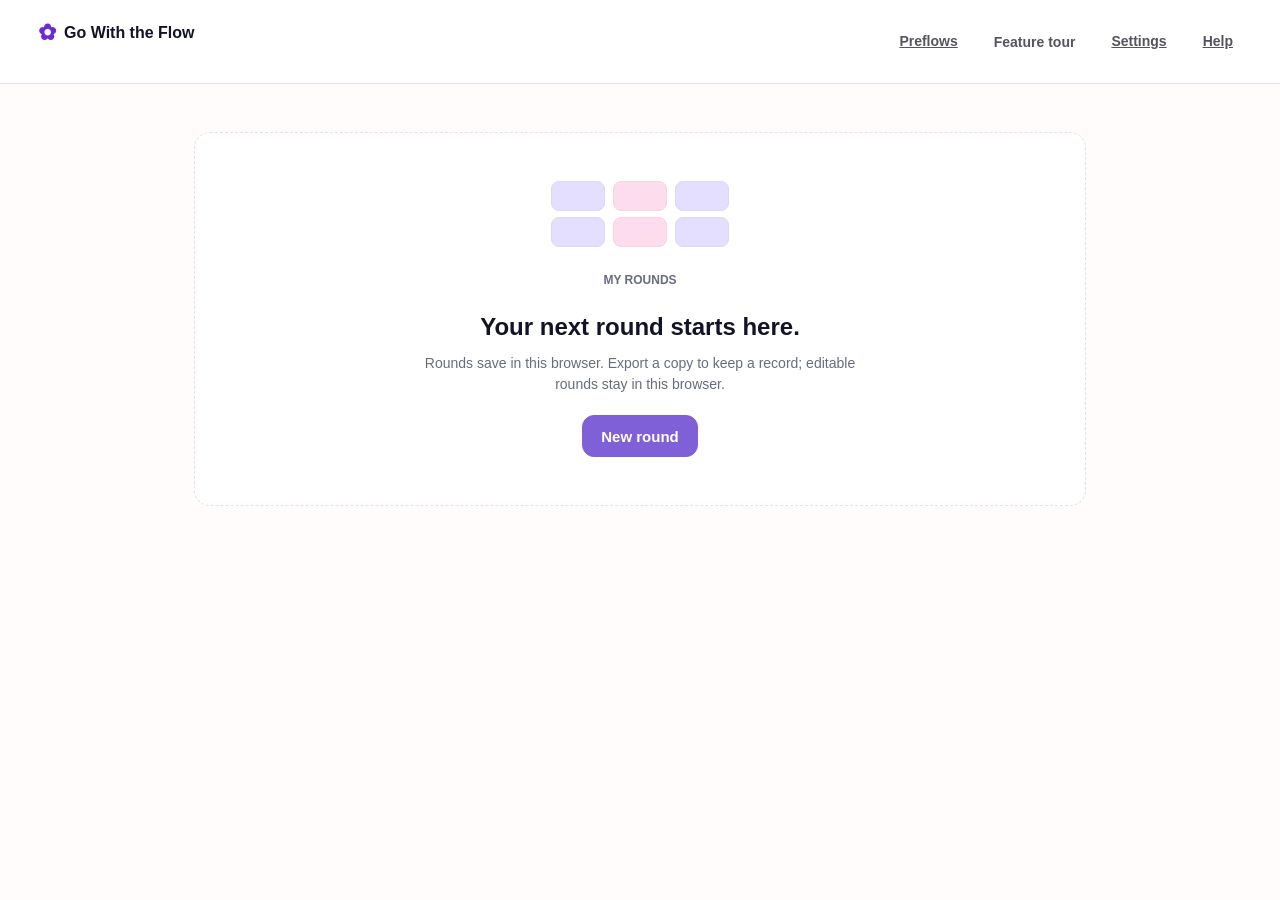
==== index.html @ 1ba361ed "makes js logic and understandable" ====
<!DOCTYPE html>
<html lang="en">
<head>
  <meta charset="UTF-8">
  <meta name="viewport" content="width=device-width, initial-scale=1.0">
  <title>Go With the Flow</title>
  <link rel="stylesheet" href="css/page.css?v=31">
  <link rel="stylesheet" href="css/buttons.css?v=31">
  <link rel="stylesheet" href="css/home.css?v=31">
  <link rel="stylesheet" href="css/sidebar.css?v=31">
  <link rel="stylesheet" href="css/workspace.css?v=31">
  <link rel="stylesheet" href="css/evidence.css?v=31">
  <link rel="stylesheet" href="css/popups.css?v=31">
  <link rel="stylesheet" href="css/phone.css?v=31">
  <link rel="stylesheet" href="css/print.css?v=31">
</head>
<body class="page" data-page="home">
  <a class="skip-link" href="#app">Skip to content</a>

  <!-- Home page. Round cards are copied from the sample box at the bottom. -->
  <div id="app" class="home">
    <div class="top-bar">
      <a class="logo" href="index.html">
        <span class="logo-dot">✿</span>
        <span class="logo-text">Go With the Flow</span>
      </a>
      <div class="top-menu">
        <a class="btn plain" href="preflows.html">Preflows</a>
        <button type="button" class="btn plain" data-action="tour">Feature tour</button>
        <a class="btn plain" href="settings.html">Settings</a>
        <a class="btn plain" href="help.html">Help</a>
      </div>
    </div>

    <div class="page-body">
      <p class="warning-box hide" id="recovered-banner">The last save could not be read. This copy was restored from the previous browser backup.</p>

      <div class="empty-box" id="empty-home">
        <div class="sample-flow">
          <div class="sample-bar pro"><span></span><span></span></div>
          <div class="sample-bar con"><span></span><span></span></div>
          <div class="sample-bar pro"><span></span><span></span></div>
        </div>
        <p class="small-label">My rounds</p>
        <h1>Your next round starts here.</h1>
        <p class="gray-text">Rounds save in this browser. Export a copy to keep a record; editable rounds stay in this browser.</p>
        <button type="button" class="btn main big" data-action="new-round">New round</button>
      </div>

      <div id="round-browser" class="hide">
        <div class="list-top">
          <div>
            <h1>My rounds</h1>
            <p class="gray-text" id="round-count"></p>
          </div>
          <button type="button" class="btn main big" data-action="new-round">New round</button>
        </div>
        <input class="search-box" data-field="search-box" placeholder="Search title, topic, tournament, or opponent">
        <p class="gray-text hide" id="no-match">No rounds match that search.</p>
        <div class="card-list" id="card-list"></div>
      </div>
    </div>
  </div>

  <!-- New round form -->
  <div id="new-round-box" class="popup-cover hide">
    <div class="popup">
      <h2>New round</h2>
      <div class="popup-body">
        <label class="form-line"><span>Title</span><input id="new-title" value="Untitled round"></label>
        <label class="form-line"><span>Topic</span><input id="new-topic"></label>
        <label class="form-line"><span>Tournament</span><input id="new-tournament"></label>
        <label class="form-line"><span>Round label</span><input id="new-round-label"></label>
        <label class="form-line"><span>Opponent</span><input id="new-opponent"></label>
        <label class="form-line"><span>Your side</span>
          <select id="new-side">
            <option value="pro">Pro</option>
            <option value="con">Con</option>
            <option value="observer">Observer</option>
          </select>
        </label>
        <label class="form-line"><span>First speaking side</span>
          <select id="new-first">
            <option value="pro">Pro</option>
            <option value="con">Con</option>
          </select>
        </label>
        <label class="form-line"><span>Starting preflow</span>
          <select id="new-opening"><option value="">Blank</option></select>
        </label>
        <p class="gray-text" id="new-round-error"></p>
      </div>
      <div class="popup-buttons">
        <button type="button" class="btn" data-action="close-dialog">Cancel</button>
        <button type="button" class="btn main" data-action="create-round">Create</button>
      </div>
    </div>
  </div>

  <!-- Rename form -->
  <div id="rename-box" class="popup-cover hide">
    <div class="popup">
      <h2>Rename round</h2>
      <div class="popup-body">
        <label class="form-line"><span>Title</span><input id="rename-title"></label>
      </div>
      <div class="popup-buttons">
        <button type="button" class="btn" data-action="close-dialog">Cancel</button>
        <button type="button" class="btn main" data-action="save-rename">Save</button>
      </div>
    </div>
  </div>

  <!-- Yes / no question -->
  <div id="confirm-box" class="popup-cover hide">
    <div class="popup">
      <h2 id="confirm-title"></h2>
      <div class="popup-body"><p id="confirm-text"></p></div>
      <div class="popup-buttons">
        <button type="button" class="btn" data-action="close-dialog">Cancel</button>
        <button type="button" class="btn main" id="confirm-ok">Delete</button>
      </div>
    </div>
  </div>

  <div class="hide" id="sample-round">
    <div class="card">
      <div class="card-top">
        <h2 class="card-name"></h2>
        <span class="side-tag"></span>
      </div>
      <p class="info-line card-line"></p>
      <p class="gray-text card-topic"></p>
      <p class="info-line card-time"></p>
      <div class="button-row">
        <button type="button" class="btn main" data-action="open-round">Open</button>
        <button type="button" class="btn plain" data-action="rename-round">Rename</button>
        <button type="button" class="btn plain" data-action="duplicate-round">Duplicate</button>
        <button type="button" class="btn plain" data-action="export-round">Export</button>
        <button type="button" class="btn red" data-action="delete-round">Delete</button>
      </div>
    </div>
  </div>
  <div class="hide" id="opt-sample"><option></option></div>

  <script src="js/common.js?v=33"></script>
  <script src="js/index.js?v=33"></script>
</body>
</html>
---- css/page.css ----
.hide {
  display: none !important;
}

.page {
  margin: 0;
  background-color: #fffcfb;
  color: #121326;
  font-family: Arial, Helvetica, sans-serif;
  font-size: 15px;
  line-height: 1.5;
  overflow-wrap: break-word;
}

#app {
  min-height: 100vh;
}

.skip-link {
  position: absolute;
  left: 12px;
  top: -40px;
  background-color: #ffffff;
  color: #121326;
  font-family: Arial, Helvetica, sans-serif;
  font-size: 14px;
  padding: 8px 12px;
  border: 1px solid #e5e1e6;
  border-radius: 8px;
  z-index: 20;
}

.skip-link:focus {
  top: 12px;
}

.gray-text {
  margin: 4px 0 0;
  color: #676c7f;
  font-size: 14px;
}

.small-label {
  margin: 0 0 8px;
  font-size: 12px;
  font-weight: 700;
  color: #6540be;
  text-transform: uppercase;
}

.warning-box {
  margin: 0 0 16px;
  padding: 10px 12px;
  border: 1px solid #fed7aa;
  border-radius: 12px;
  background-color: #fff7ed;
  color: #9a3412;
  font-size: 14px;
}

.info-line {
  margin: 6px 0 0;
  color: #676c7f;
  font-size: 13px;
}
---- css/buttons.css ----
.btn {
  display: inline-flex;
  align-items: center;
  justify-content: center;
  gap: 6px;
  box-sizing: border-box;
  margin: 0;
  padding: 7px 14px;
  border: 1px solid #e5e1e6;
  border-radius: 8px;
  background-color: #ffffff;
  color: #121326;
  font-family: Arial, Helvetica, sans-serif;
  font-size: 14px;
  font-weight: 600;
  text-align: center;
  cursor: pointer;
}

.btn:hover {
  background-color: #f7f5fb;
  border-color: #dcd9e9;
}

.btn:focus {
  outline: 2px solid #8060d6;
  outline-offset: 2px;
}

.btn:disabled {
  opacity: 0.45;
  cursor: not-allowed;
}

.btn.main {
  background-color: #8060d6;
  color: #ffffff;
  border: 1px solid #8060d6;
}

.btn.main:hover {
  background-color: #7154c4;
  border-color: #7154c4;
}

.btn.plain {
  background-color: transparent;
  border-color: transparent;
  color: #53545f;
}

.btn.plain:hover {
  background-color: #f2f0f4;
}

.btn.red {
  background-color: #fff5f5;
  color: #dc2626;
  border: 1px solid #fecaca;
}

.btn.red:hover {
  background-color: #fee2e2;
  border-color: #f87171;
}

.big {
  min-height: 42px;
  padding: 10px 18px;
  border-radius: 12px;
  font-size: 15px;
}

.icon {
  display: inline-block;
  width: 16px;
  height: 16px;
}

.icon svg {
  width: 16px;
  height: 16px;
}

.btn-text {
  vertical-align: middle;
}

.button-row {
  display: flex;
  flex-wrap: wrap;
  align-items: center;
  gap: 8px;
  margin-top: 14px;
}

.side-tag {
  display: inline-block;
  padding: 3px 10px;
  border-radius: 999px;
  font-size: 12px;
  font-weight: 700;
}

.pro-tag {
  background-color: #e5dfff;
  color: #121326;
}

.con-tag {
  background-color: #fddced;
  color: #121326;
}

.obs-tag {
  background-color: #eceaf1;
  color: #454251;
}
---- css/home.css ----
.home {
  min-height: 100vh;
  display: flex;
  flex-direction: column;
  background-color: #fffcfb;
}

.top-bar {
  display: flex;
  align-items: center;
  justify-content: space-between;
  gap: 16px;
  padding: 14px 32px;
  background-color: #ffffff;
  border-bottom: 1px solid #e5e1e6;
  position: sticky;
  top: 0;
  z-index: 5;
}

.top-menu {
  display: flex;
  flex-wrap: wrap;
  align-items: center;
  gap: 6px;
}

.page-body {
  box-sizing: border-box;
  width: 100%;
  max-width: 940px;
  margin: 0 auto;
  padding: 32px 24px 64px;
  flex: 1;
}

.simple-page {
  box-sizing: border-box;
  max-width: 980px;
  margin: 0 auto;
  padding: 32px 24px 56px;
}

.list-top {
  display: flex;
  justify-content: space-between;
  align-items: flex-end;
  gap: 16px;
  margin-bottom: 20px;
}

.page-body h1,
.list-top h1 {
  margin: 0;
  color: #121326;
  font-family: Arial, Helvetica, sans-serif;
  font-size: 26px;
  font-weight: 700;
}

.list-top p {
  margin: 4px 0 0;
  color: #676c7f;
  font-size: 15px;
}

.search-box {
  box-sizing: border-box;
  width: 100%;
  max-width: 440px;
  min-height: 42px;
  margin: 0 0 20px;
  padding: 9px 14px;
  border: 1px solid #e5e1e6;
  border-radius: 12px;
  background-color: #ffffff;
  color: #121326;
  font-family: Arial, Helvetica, sans-serif;
  font-size: 15px;
}

.search-box:focus {
  border-color: #8060d6;
  outline: 2px solid #8060d6;
}

.card-list,
.card-list {
  display: flex;
  flex-direction: column;
  gap: 14px;
}

.card,
.card,
.card {
  box-sizing: border-box;
  background-color: #ffffff;
  border: 1px solid #e5e1e6;
  border-radius: 16px;
  padding: 18px 20px;
}

.card:hover {
  border-color: #dcd9e9;
}

.card-top {
  display: flex;
  justify-content: space-between;
  align-items: flex-start;
  gap: 12px;
}

.card-top h2 {
  margin: 0;
  color: #121326;
  font-size: 18px;
  font-weight: 700;
}

.sample-flow {
  display: flex;
  justify-content: center;
  gap: 8px;
  margin: 0 auto 18px;
}

.sample-bar {
  width: 54px;
}

.sample-bar span {
  display: block;
  height: 28px;
  margin-bottom: 6px;
  border: 1px solid #e5e1e6;
  border-radius: 8px;
  background-color: #ffffff;
}

.sample-bar.pro span {
  background-color: #e5dfff;
  border-color: #ddd6f6;
}

.sample-bar.con span {
  background-color: #fddced;
  border-color: #f6d5df;
}

.empty-box {
  text-align: center;
  padding: 48px 24px;
  margin-top: 16px;
  background-color: #ffffff;
  border: 1px dashed #e5e1e6;
  border-radius: 16px;
}

.empty-box h1 {
  margin: 0 0 8px;
  color: #121326;
  font-size: 24px;
}

.empty-box p {
  max-width: 460px;
  margin: 0 auto 20px;
  color: #676c7f;
}
---- css/sidebar.css ----
.sidebar {
  box-sizing: border-box;
  width: 232px;
  flex-shrink: 0;
  padding: 16px 14px 8px;
  background-color: #f7eef6;
  border-right: 1px solid #e5dce8;
  overflow-y: auto;
  display: flex;
  flex-direction: column;
}

.logo {
  display: flex;
  align-items: center;
  gap: 8px;
  margin-bottom: 8px;
  padding: 2px 6px 12px;
  color: #121326;
  font-size: 16px;
  font-weight: 700;
  text-decoration: none;
}

.logo .logo-dot {
  display: flex;
  align-items: center;
  color: #6d28d9;
  font-size: 22px;
}

.logo-flower {
  display: block;
}

.back-btn {
  display: flex;
  align-items: center;
  gap: 8px;
  width: 100%;
  margin-bottom: 8px;
  padding: 7px 10px;
  border: 1px solid transparent;
  border-radius: 10px;
  background-color: transparent;
  color: #121326;
  font-family: Arial, Helvetica, sans-serif;
  font-size: 14px;
  text-align: left;
  cursor: pointer;
}

.back-btn:hover {
  background-color: #ffffff;
}

.menu-link {
  box-sizing: border-box;
  display: flex;
  align-items: center;
  gap: 8px;
  width: 100%;
  min-height: 38px;
  margin: 0;
  padding: 8px 12px;
  border: 0;
  border-radius: 12px;
  background-color: transparent;
  color: #121326;
  font-family: Arial, Helvetica, sans-serif;
  font-size: 15px;
  font-weight: 600;
  text-align: left;
  cursor: pointer;
}

.menu-link:hover {
  background-color: #ffffff;
}

.menu-link.active {
  background-color: #e3d7f5;
  color: #6540be;
}

.link-list {
  display: flex;
  flex-direction: column;
  gap: 2px;
  margin-top: 14px;
  padding-top: 14px;
  border-top: 1px solid #dfd8e4;
}

.jump-link {
  box-sizing: border-box;
  display: flex;
  align-items: center;
  gap: 8px;
  width: 100%;
  min-height: 34px;
  padding: 6px 10px;
  border: 0;
  border-radius: 8px;
  background-color: transparent;
  color: #53545f;
  font-family: Arial, Helvetica, sans-serif;
  font-size: 14px;
  text-align: left;
  cursor: pointer;
}

.jump-link:hover {
  background-color: #f2eefa;
  color: #121326;
}

.color-dot {
  display: inline-block;
  width: 8px;
  height: 8px;
  flex-shrink: 0;
  border-radius: 50%;
  background-color: #8060d6;
}

.link-name {
  display: inline-block;
  max-width: 150px;
  overflow: hidden;
  white-space: nowrap;
  vertical-align: middle;
}

.add-link {
  box-sizing: border-box;
  display: block;
  width: 100%;
  margin-top: 2px;
  padding: 8px 10px;
  border: 0;
  border-radius: 8px;
  background-color: transparent;
  color: #494673;
  font-family: Arial, Helvetica, sans-serif;
  font-size: 14px;
  font-weight: 700;
  text-align: left;
  text-decoration: none;
  cursor: pointer;
}

.add-link:hover {
  background-color: #f4f0ff;
}

.sidebar .push-down {
  flex: 1;
  min-height: 24px;
}

.bottom-link {
  color: #343955;
  font-size: 14px;
  min-height: 32px;
  padding: 6px 10px;
}

.bottom-link:hover {
  color: #121326;
}

.side-picture {
  margin-top: 8px;
  line-height: 0;
}

.side-picture svg {
  display: block;
  width: 150px;
  height: auto;
}

.open-menu-btn {
  display: none;
}

.dark-cover {
  display: none;
}
---- css/workspace.css ----
.workspace {
  display: flex;
  height: 100vh;
  overflow: hidden;
  background-color: #fffcfb;
}

.work-box {
  display: flex;
  flex-direction: column;
  flex: 1;
  min-width: 0;
  min-height: 0;
  background-color: #fffcfb;
}

.title-bar {
  display: flex;
  align-items: center;
  justify-content: space-between;
  gap: 16px;
  flex-shrink: 0;
  padding: 14px 22px 6px;
  background-color: #fffcfb;
}

.title-box {
  display: flex;
  flex-direction: column;
  flex: 1;
  min-width: 0;
}

.title-line {
  display: flex;
  align-items: center;
  gap: 8px;
  min-width: 0;
}

.title-input {
  box-sizing: border-box;
  width: 100%;
  margin: 0;
  padding: 0;
  border: 0;
  background-color: transparent;
  color: #121326;
  font-family: Arial, Helvetica, sans-serif;
  font-size: 22px;
  font-weight: 700;
}

.title-input:focus {
  outline: none;
  border-bottom: 2px solid #8060d6;
}

.edit-mark {
  color: #676c7f;
  font-size: 15px;
  cursor: pointer;
}

.edit-mark:hover {
  color: #8060d6;
}

.title-note {
  margin: 0;
  color: #676c7f;
  font-size: 13px;
  white-space: nowrap;
  overflow: hidden;
}

.title-side {
  display: flex;
  align-items: center;
  gap: 12px;
  flex-shrink: 0;
}

.save-line {
  color: #676c7f;
  font-size: 13px;
  white-space: nowrap;
}

.save-dot {
  display: inline-block;
  width: 7px;
  height: 7px;
  margin-right: 6px;
  border-radius: 50%;
  background-color: #10b981;
}

.timer-btn {
  padding: 5px 12px;
  border: 1px solid #e5e1e6;
  border-radius: 999px;
  background-color: #ffffff;
  color: #121326;
  font-family: Arial, Helvetica, sans-serif;
  font-size: 14px;
  font-weight: 700;
  white-space: nowrap;
  cursor: pointer;
}

.timer-btn:hover {
  border-color: #dcd9e9;
}

.dots-btn {
  width: 36px;
  height: 34px;
  padding: 0;
  border-radius: 12px;
  color: #53545f;
  font-size: 18px;
}

.tool-bar {
  display: flex;
  flex-wrap: wrap;
  align-items: center;
  gap: 8px;
  flex-shrink: 0;
  padding: 8px 22px 12px;
  background-color: #fffcfb;
  border-bottom: 1px solid #e5e1e6;
}

.add-btn {
  border-radius: 8px;
  padding: 7px 14px;
  font-size: 14px;
  font-weight: 700;
}

.tool-btn {
  background-color: #ffffff;
  border: 1px solid #e5e1e6;
  border-radius: 8px;
  padding: 7px 12px;
  color: #53545f;
  font-size: 14px;
}

.tool-btn:hover {
  border-color: #dcd9e9;
  color: #121326;
}

.tool-select {
  box-sizing: border-box;
  padding: 7px 10px;
  border: 1px solid #e5e1e6;
  border-radius: 8px;
  background-color: #ffffff;
  color: #53545f;
  font-family: Arial, Helvetica, sans-serif;
  font-size: 14px;
  cursor: pointer;
}

.tool-select:hover,
.tool-select:focus {
  border-color: #8060d6;
  outline: none;
}

.arrow-btn {
  min-width: 32px;
  padding: 7px 10px;
  font-weight: 700;
  text-align: center;
}

.tool-right,
.size-select:last-child {
  margin-left: auto;
}

.column-bar {
  display: flex;
  align-items: center;
  gap: 8px;
  padding: 6px 22px 0;
  color: #676c7f;
  font-size: 13px;
}

.column-bar button {
  padding: 4px 8px;
  font-size: 13px;
  background-color: transparent;
}

.tip {
  margin: 0;
  padding: 6px 22px 8px;
  background-color: #fffcfb;
  color: #b0a9c2;
  font-size: 12px;
}

.editor-line {
  display: flex;
  flex: 1;
  min-width: 0;
  min-height: 0;
  overflow: hidden;
  background-color: #fffcfb;
}

.scroll-box {
  flex: 1;
  min-width: 0;
  overflow: auto;
  padding: 12px 18px 24px;
}

.flow-paper {
  display: flex;
  flex-direction: column;
  gap: 14px;
  width: max-content;
  min-width: 100%;
}

.speech-top {
  display: flex;
  position: sticky;
  top: 0;
  z-index: 6;
  width: max-content;
  min-width: 100%;
  padding: 4px 0 8px;
  background-color: #fffcfb;
}

.speech-title {
  box-sizing: border-box;
  flex-shrink: 0;
  margin: 0 6px;
  padding: 10px 14px 8px;
  border-radius: 12px;
}

.speech-name {
  color: #121326;
  font-size: 15px;
  font-weight: 700;
}

.speech-small {
  display: flex;
  justify-content: space-between;
  gap: 8px;
  margin-top: 4px;
  color: #121326;
  font-size: 12px;
  font-weight: 700;
}

.speech-time {
  font-weight: 400;
  color: #625968;
}

.speech-title.pro {
  background-color: #e5dfff;
  color: #121326;
}

.speech-title.con {
  background-color: #fddced;
  color: #121326;
}

.group {
  width: max-content;
  min-width: 100%;
  margin-bottom: 14px;
  padding-bottom: 8px;
  border-radius: 12px;
  background-color: #f7f8fa;
}

.group-top {
  box-sizing: border-box;
  display: flex;
  align-items: center;
  gap: 8px;
  width: 100%;
  padding: 8px 12px;
  border-left: 4px solid #8e79ef;
  border-radius: 10px;
  background-color: #efebff;
  color: #654ab9;
  position: sticky;
  left: 0;
  z-index: 4;
}

.group-arrow {
  padding: 4px 6px;
  border: 0;
  border-radius: 8px;
  background-color: transparent;
  color: #676c7f;
  font-size: 15px;
  cursor: pointer;
}

.group-arrow:hover {
  background-color: #ffffff;
  color: #121326;
}

.group-dot {
  display: inline-block;
  width: 10px;
  height: 10px;
  border-radius: 50%;
  background-color: #8e79ef;
}

.group-name {
  box-sizing: border-box;
  flex: 1;
  min-width: 180px;
  padding: 4px 6px;
  border: 0;
  background-color: transparent;
  color: #654ab9;
  font-family: Arial, Helvetica, sans-serif;
  font-size: 16px;
  font-weight: 700;
}

.group-name:focus {
  outline: none;
  border-radius: 8px;
  background-color: #ffffff;
  border: 1px solid #8060d6;
}

.group-dots {
  margin-left: auto;
  padding: 0 8px;
  color: #676c7f;
  font-weight: 700;
}

.group-buttons {
  display: none;
  margin-left: auto;
}

.group:hover .group-buttons {
  display: flex;
  align-items: center;
  gap: 2px;
}

.group:hover .group-dots {
  display: none;
}

.group-btn {
  padding: 4px 8px;
  border: 1px solid transparent;
  border-radius: 8px;
  background-color: transparent;
  color: #676c7f;
  font-size: 13px;
}

.group-btn:hover {
  background-color: #f2eefa;
  color: #121326;
  border-color: #e5e1e6;
}

.group-btn.red:hover {
  color: #dc2626;
  background-color: #fee2e2;
  border-color: #fca5a5;
}

.group-row {
  display: flex;
  align-items: stretch;
  width: max-content;
  min-width: 100%;
  padding: 10px 0;
}

.speech-column {
  box-sizing: border-box;
  flex-shrink: 0;
  padding: 0 4px;
}

.column-area {
  position: relative;
  min-height: 48px;
}

.point {
  box-sizing: border-box;
  position: absolute;
  left: 8px;
  width: calc(100% - 16px);
  min-height: 44px;
  padding: 12px 12px 8px;
  border: 1px solid #e8e8eb;
  border-radius: 12px;
  background-color: #ffffff;
  z-index: 1;
  display: flex;
  flex-direction: column;
}

.point:hover {
  border-color: #ddd6ea;
}

.point.picked {
  border: 2px solid #8067ec;
  background-color: #ffffff;
}

.point-input {
  box-sizing: border-box;
  width: 100%;
  min-height: 22px;
  padding: 0;
  border: 0;
  background-color: transparent;
  color: #53545f;
  font-family: Arial, Helvetica, sans-serif;
  font-size: 14px;
  line-height: 1.35;
  resize: none;
  overflow: hidden;
}

.point-input:focus {
  outline: none;
}

.point-tag {
  display: inline-block;
  margin-bottom: 4px;
  padding: 2px 6px;
  border-radius: 4px;
  background-color: #ede9fa;
  color: #6540be;
  font-size: 11px;
  font-weight: 700;
  text-transform: uppercase;
}

.point-tag.tag-turn {
  background-color: #fef3c7;
  color: #b45309;
}

.point-tag.tag-dropped {
  background-color: #fee2e2;
  color: #b91c1c;
}

.point-tag.tag-extend {
  background-color: #dbeafe;
  color: #1d4ed8;
}

.point-bottom {
  display: flex;
  align-items: center;
  justify-content: space-between;
  gap: 4px;
  min-height: 22px;
  margin-top: 4px;
}

.clip-btn,
.point-menu {
  display: inline-flex;
  align-items: center;
  gap: 3px;
  padding: 1px 6px;
  border: 0;
  border-radius: 4px;
  background-color: transparent;
  color: #676c7f;
  font-family: Arial, Helvetica, sans-serif;
  font-size: 13px;
  font-weight: 700;
  cursor: pointer;
}

.clip-btn:hover,
.point-menu:hover {
  background-color: #f2eefa;
  color: #8060d6;
}

.clip-btn.has-proof {
  color: #6540be;
}

.clip-number {
  font-size: 12px;
  font-weight: 700;
}

.point-menu {
  opacity: 0;
}

.point:hover .point-menu,
.point:focus-within .point-menu {
  opacity: 1;
}

.reply-box,
.new-box {
  box-sizing: border-box;
  position: absolute;
  left: 6px;
  width: calc(100% - 12px);
  height: 36px;
  padding: 8px 10px;
  border: 1px dashed #d5cfe4;
  border-radius: 12px;
  background-color: #ffffff;
  color: #121326;
  font-family: Arial, Helvetica, sans-serif;
  font-size: 14px;
  line-height: 1.4;
  resize: none;
}

.reply-box::placeholder,
.new-box::placeholder {
  color: #676c7f;
}

.reply-box:hover,
.new-box:hover,
.reply-box:focus,
.new-box:focus {
  border-color: #8060d6;
  background-color: #ffffff;
  outline: none;
}

.new-box {
  position: relative;
  top: auto;
  left: auto;
  width: calc(100% - 8px);
  margin: 6px 4px 8px;
}
---- css/evidence.css ----
.proof-panel {
  box-sizing: border-box;
  display: none;
  flex-direction: column;
  flex-shrink: 0;
  width: 380px;
  min-height: 0;
  overflow: hidden;
  background-color: #fffcfb;
  border-left: 1px solid #eee8e9;
}

.workspace.proof-open .proof-panel {
  display: flex;
}

.proof-top {
  display: flex;
  justify-content: space-between;
  align-items: center;
  padding: 16px 18px 4px;
  background-color: #ffffff;
}

.proof-title {
  margin: 0;
  color: #121326;
  font-size: 17px;
  font-weight: 700;
}

.close-btn {
  width: 32px;
  height: 32px;
  padding: 0;
  border: 0;
  border-radius: 8px;
  background-color: transparent;
  color: #676c7f;
  font-family: Arial, Helvetica, sans-serif;
  cursor: pointer;
}

.close-btn:hover {
  background-color: #f4f1fa;
  color: #121326;
}

#evidence-title {
  padding: 2px 18px 0;
  color: #53545f;
  font-size: 14px;
  font-weight: 600;
}

#evidence-title:empty {
  display: none;
}

.proof-path {
  display: flex;
  align-items: center;
  gap: 6px;
  color: #53545f;
  font-size: 14px;
  font-weight: 600;
}

.path-gap {
  color: #676c7f;
}

.path-link {
  font-size: 13px;
}

.proof-list {
  display: flex;
  flex-direction: column;
  gap: 16px;
  overflow-y: auto;
  padding: 18px;
}

.proof-card {
  padding: 4px 2px 8px;
  background-color: transparent;
}

.proof-card+.proof-card {
  padding-top: 16px;
  border-top: 1px solid #e5e1e6;
}

.proof-text {
  min-height: 72px;
  padding: 4px 0 8px;
  border: 0;
  background-color: transparent;
  color: #27262b;
  font-family: Georgia, "Times New Roman", serif;
  font-size: 16px;
  line-height: 1.5;
}

.proof-text:empty:before {
  content: attr(data-placeholder);
  color: #676c7f;
}

.proof-text:focus {
  outline: none;
}

.proof-text a {
  color: #2049ad;
}
---- css/popups.css ----
.small-popup,
.drop-menu {
  position: fixed;
  z-index: 30;
  box-sizing: border-box;
  min-width: 200px;
  max-width: 320px;
  padding: 8px;
  border: 1px solid #e5e1e6;
  border-radius: 12px;
  background-color: #ffffff;
}

.small-popup h2 {
  margin: 0 0 8px;
  color: #121326;
  font-size: 15px;
}

.small-popup .search-box {
  width: 100%;
  margin: 0 0 8px;
}

.small-popup .button-row,
.drop-menu .button-row {
  margin-top: 8px;
}

#popover-clock {
  margin: 2px 0 10px;
  color: #121326;
  font-size: 28px;
  font-weight: 700;
}

.find-list {
  display: flex;
  flex-direction: column;
  max-height: 220px;
  overflow: auto;
}

.drop-menu button,
.find-list button {
  box-sizing: border-box;
  display: block;
  width: 100%;
  min-height: 34px;
  padding: 6px 10px;
  border: 0;
  border-radius: 8px;
  background-color: transparent;
  color: #53545f;
  font-family: Arial, Helvetica, sans-serif;
  font-size: 14px;
  text-align: left;
  cursor: pointer;
}

.drop-menu button:hover,
.find-list button:hover {
  background-color: #fffcfb;
  color: #121326;
}

.popup-cover {
  position: fixed;
  top: 0;
  right: 0;
  bottom: 0;
  left: 0;
  z-index: 40;
  display: flex;
  align-items: center;
  justify-content: center;
  padding: 16px;
  background-color: rgba(30, 27, 46, 0.4);
}

.popup {
  box-sizing: border-box;
  display: flex;
  flex-direction: column;
  width: 100%;
  max-width: 500px;
  max-height: 90vh;
  padding: 22px 22px 18px;
  border: 1px solid #e5e1e6;
  border-radius: 18px;
  background-color: #ffffff;
  overflow: hidden;
}

.popup h2 {
  margin: 0 0 16px;
  color: #121326;
  font-size: 21px;
}

.popup-body {
  flex: 1;
  overflow-y: auto;
  padding-bottom: 8px;
}

.popup-buttons {
  display: flex;
  justify-content: flex-end;
  gap: 10px;
  margin-top: 20px;
}

.form-line {
  display: flex;
  flex-direction: column;
  gap: 6px;
  margin-bottom: 14px;
}

.form-line span {
  color: #53545f;
  font-size: 14px;
  font-weight: 700;
}

.form-line input,
.form-line textarea,
.form-line select {
  box-sizing: border-box;
  width: 100%;
  min-height: 38px;
  padding: 8px 10px;
  border: 1px solid #e5e1e6;
  border-radius: 8px;
  background-color: #ffffff;
  color: #121326;
  font-family: Arial, Helvetica, sans-serif;
  font-size: 15px;
}

.form-line input:focus,
.form-line textarea:focus,
.form-line select:focus {
  border-color: #8060d6;
  outline: 2px solid #8060d6;
}

.form-line input[type="checkbox"] {
  width: 16px;
  height: 16px;
  min-height: 0;
  margin-right: 8px;
}

.notes-area {
  box-sizing: border-box;
  width: 100%;
  max-width: 900px;
  flex: 1;
  min-height: 0;
  padding: 24px;
  overflow-y: auto;
}

.notes-area section {
  margin-bottom: 20px;
  padding: 16px 18px;
  border: 1px solid #e5e1e6;
  border-radius: 12px;
  background-color: #ffffff;
}

.notes-area h2 {
  margin: 0 0 10px;
  color: #121326;
  font-size: 17px;
}

.note-box {
  box-sizing: border-box;
  width: 100%;
  min-height: 110px;
  padding: 10px 12px;
  border: 1px solid #e5e1e6;
  border-radius: 8px;
  background-color: #ffffff;
  color: #121326;
  font-family: Arial, Helvetica, sans-serif;
  font-size: 15px;
  line-height: 1.5;
}

.note-box:focus {
  border-color: #8060d6;
  outline: none;
}

.form-grid {
  display: flex;
  flex-wrap: wrap;
  gap: 10px 12px;
  margin-bottom: 8px;
}

.form-grid .form-line {
  width: 150px;
}

.tour {
  display: flex;
  flex-wrap: wrap;
  align-items: center;
  justify-content: space-between;
  gap: 12px;
  padding: 12px 20px;
  border-top: 1px solid #e5e1e6;
  background-color: #ffffff;
  z-index: 20;
}

.tour-words p {
  margin: 0;
}

.tour-buttons {
  display: flex;
  align-items: center;
  gap: 8px;
}

.highlight {
  outline: 2px solid #8060d6;
  outline-offset: 2px;
  border-radius: 8px;
}

.side-bar {
  display: none;
}
---- css/phone.css ----
@media (max-width: 1199px) {
  .sidebar {
    width: 210px;
  }

  .proof-panel {
    width: 320px;
  }
}

@media (max-width: 899px) {

  .group-buttons {
    display: flex;
    align-items: center;
    gap: 2px;
  }

  .group-dots {
    display: none;
  }

  .point-menu {
    opacity: 1;
  }

  .workspace {
    position: relative;
  }

  .sidebar {
    display: none;
    position: absolute;
    z-index: 25;
    top: 0;
    left: 0;
    bottom: 0;
    width: 280px;
    background-color: #ffffff;
    border-right: 1px solid #e5e1e6;
  }

  .sidebar.open {
    display: flex;
  }

  .workspace.menu-open .dark-cover {
    display: block;
    position: fixed;
    top: 0;
    right: 0;
    bottom: 0;
    left: 0;
    z-index: 20;
    border: 0;
    background-color: rgba(30, 27, 46, 0.4);
  }

  .open-menu-btn {
    display: inline-block;
    padding: 6px 10px;
    font-size: 18px;
    font-weight: 700;
  }

  .editor-line {
    position: relative;
  }

  .proof-panel {
    position: absolute;
    top: 0;
    right: 0;
    bottom: 0;
    width: 100%;
    max-width: 400px;
    z-index: 15;
  }

  .top-bar {
    flex-direction: column;
    align-items: stretch;
    gap: 10px;
    padding: 12px 16px;
  }

  .page-body,
  .simple-page {
    padding: 20px 16px 96px;
  }

  .page-body h1,
  .list-top h1 {
    font-size: 22px;
  }

  .list-top {
    flex-direction: column;
    align-items: stretch;
  }

  .title-bar {
    flex-wrap: wrap;
    gap: 8px;
    padding: 10px 12px 8px;
  }

  .title-side {
    width: 100%;
    flex-wrap: wrap;
    gap: 8px;
  }

  .title-input {
    font-size: 18px;
  }

  .title-note {
    font-size: 12px;
  }

  .timer-btn {
    max-width: 100%;
  }

  .work-box {
    padding-bottom: 96px;
  }

  .home {
    padding-bottom: 76px;
  }

  .side-bar {
    display: flex;
    gap: 4px;
    margin: 0 12px 8px;
    padding: 4px;
    border-radius: 14px;
    background-color: #efeaf8;
  }

  .side-btn {
    flex: 1;
    min-height: 36px;
    padding: 8px 4px;
    border: 0;
    border-radius: 10px;
    background-color: transparent;
    color: #53545f;
    font-family: Arial, Helvetica, sans-serif;
    font-size: 13px;
    font-weight: 700;
    cursor: pointer;
  }

  .side-btn.active {
    background-color: #ffffff;
    color: #6540be;
  }

  .tool-bar {
    position: fixed;
    left: 0;
    right: 0;
    bottom: 0;
    z-index: 18;
    flex-wrap: nowrap;
    gap: 4px;
    overflow-x: auto;
    margin: 0;
    padding: 6px 8px 10px;
    background-color: #ffffff;
    border-top: 1px solid #e5e1e6;
  }

  #column-tools {
    display: flex;
    align-items: center;
    gap: 4px;
    flex-shrink: 0;
  }

  .add-btn,
  .tool-btn {
    display: flex;
    flex-direction: column;
    gap: 2px;
    min-width: 64px;
    min-height: 52px;
    padding: 6px 8px;
    border: 0;
    background-color: transparent;
    font-size: 11px;
  }

  .add-btn {
    background-color: #8060d6;
    color: #ffffff;
    border-radius: 12px;
  }

  .tool-bar .btn-text {
    display: block;
    font-size: 11px;
    font-weight: 700;
  }

  .tool-select {
    max-width: 132px;
    min-height: 40px;
    font-size: 12px;
  }

  .tool-right,
  .size-select,
  .size-select:last-child {
    margin-left: 0;
  }

  .top-menu {
    position: fixed;
    left: 0;
    right: 0;
    bottom: 0;
    z-index: 12;
    display: flex;
    gap: 0;
    margin: 0;
    padding: 6px 4px 10px;
    background-color: #ffffff;
    border-top: 1px solid #e5e1e6;
  }

  .top-menu .btn {
    flex: 1;
    min-height: 44px;
    padding: 8px 2px;
    border: 0;
    background-color: transparent;
    color: #53545f;
    font-size: 12px;
  }

  .popup-cover {
    align-items: flex-end;
    padding: 0;
  }

  .popup {
    max-width: none;
    max-height: 92vh;
    border-radius: 20px 20px 0 0;
    padding: 18px 16px 16px;
  }

  .small-popup,
  .drop-menu {
    left: 0 !important;
    right: 0 !important;
    top: auto !important;
    bottom: 0 !important;
    width: 100% !important;
    max-width: none !important;
    min-width: 0;
    border-radius: 20px 20px 0 0;
    max-height: 78vh;
    overflow: auto;
    padding: 8px 8px 12px;
  }

  .column-bar {
    flex-wrap: nowrap;
    overflow-x: auto;
    white-space: nowrap;
    padding: 4px 12px 0;
  }

  .scroll-box {
    padding: 0 0 8px;
  }

  .speech-top {
    padding: 0;
  }

  .speech-title {
    margin: 0;
    border-radius: 0;
  }

  .speech-column {
    padding: 10px 12px 0;
  }

  .tip {
    white-space: normal;
    padding: 6px 12px 8px;
  }

  .notes-area {
    padding: 16px;
  }

  .tour {
    align-items: flex-start;
    gap: 8px;
    padding: 10px 12px;
  }

  .tour-words {
    flex: 1;
    min-width: 0;
    font-size: 14px;
  }

  .tour-buttons {
    flex-wrap: wrap;
  }

  .proof-panel {
    width: 100%;
    max-width: none;
    min-width: 0;
    z-index: 22;
  }

  .workspace.proof-open .tool-bar {
    display: none;
  }

  .workspace.proof-open .work-box {
    padding-bottom: 0;
  }

  .card-top {
    flex-wrap: wrap;
  }

  .form-grid .form-line {
    width: 100%;
  }

  .popup-buttons {
    flex-wrap: wrap;
  }

  .title-note,
  .save-line {
    white-space: normal;
  }

  .group-name {
    min-width: 0;
  }

  .link-name {
    max-width: none;
    flex: 1;
    min-width: 0;
  }

  .search-box {
    max-width: none;
  }

  .empty-box {
    padding: 28px 16px;
  }

  .empty-box h1 {
    font-size: 22px;
  }

  .clip-btn,
  .point-menu,
  .group-btn,
  .group-arrow,
  .close-btn {
    min-width: 36px;
    min-height: 36px;
  }

  .top-menu .btn {
    white-space: normal;
    line-height: 1.2;
  }

  .logo-text {
    min-width: 0;
  }
}

@media (max-width: 480px) {
  .title-input {
    font-size: 18px;
  }

  .speech-name {
    font-size: 14px;
  }

  .card {
    padding: 14px;
  }
}

@media (max-width: 899px) and (max-height: 500px) {
  .tip {
    display: none;
  }

  .title-bar {
    padding: 6px 10px;
  }

  .side-bar {
    margin-bottom: 4px;
  }

  .notes-area {
    padding: 12px;
  }
}
---- css/print.css ----
#full-print-report {
  display: none;
}

@media print {
  .page {
    height: auto;
    overflow: visible;
    background-color: #ffffff;
  }

  .page > *:not(#full-print-report) {
    display: none;
  }

  #full-print-report {
    display: block;
    background-color: #ffffff;
    color: #1e1b2e;
    font-family: Arial, Helvetica, sans-serif;
    font-size: 11px;
    line-height: 1.45;
    padding: 10px 0;
    margin: 0;
  }

  .new-page {
    page-break-before: always;
    break-before: page;
  }

  .print-top {
    margin-bottom: 16px;
    padding-bottom: 10px;
    border-bottom: 3px solid #6355d8;
  }

  .print-name {
    margin: 0 0 4px;
    color: #1e1b2e;
    font-size: 20px;
    font-weight: 700;
  }

  .print-topic-line {
    margin: 4px 0;
    color: #48455e;
    font-size: 13px;
    font-weight: 700;
  }

  .print-info {
    margin: 4px 0 0;
    color: #79748f;
    font-size: 11px;
  }

  .print-case-name {
    margin: 16px 0 8px;
    padding-bottom: 4px;
    border-bottom: 2px solid #ede8f5;
    color: #6355d8;
    font-size: 14px;
    font-weight: 700;
    text-transform: uppercase;
  }

  .print-group {
    margin-bottom: 18px;
  }

  .print-group-name {
    margin: 6px 0 8px;
    padding-left: 6px;
    border-left: 3px solid #6355d8;
    color: #1e1b2e;
    font-size: 12px;
    font-weight: 700;
  }

  .print-table {
    width: 100%;
    margin-bottom: 12px;
    border-collapse: collapse;
  }

  .print-head {
    padding: 6px 4px;
    border: 1px solid #dcd7eb;
    background-color: #f4f1fa;
    font-size: 10px;
    font-weight: 700;
    text-align: left;
  }

  .print-head.pro {
    background-color: #ede9fa;
    color: #372a6b;
  }

  .print-head.con {
    background-color: #fae3ea;
    color: #451d28;
  }

  .print-cell {
    padding: 6px 4px;
    border: 1px solid #ede8f5;
    background-color: #ffffff;
    vertical-align: top;
  }

  .print-card {
    margin-bottom: 5px;
    padding: 5px;
    border: 1px solid #e7e2f1;
    border-radius: 4px;
    background-color: #faf9fd;
  }

  .print-tag {
    display: inline-block;
    margin-bottom: 3px;
    padding: 1px 4px;
    border-radius: 2px;
    background-color: #ede9fa;
    color: #5945c7;
    font-size: 8px;
    font-weight: 700;
    text-transform: uppercase;
  }

  .print-words {
    color: #1e1b2e;
    font-size: 10px;
    white-space: pre-wrap;
  }

  .print-proof {
    margin-top: 5px;
    padding: 3px 5px;
    border-left: 2px solid #6355d8;
    color: #48455e;
    font-size: 9px;
  }

  .print-note {
    margin-bottom: 12px;
    padding: 10px 12px;
    border: 1px solid #ede8f5;
    border-radius: 6px;
    background-color: #faf9fd;
  }

  .print-note-name {
    margin: 0 0 6px;
    color: #6355d8;
    font-size: 12px;
    font-weight: 700;
  }

  .print-note-words {
    color: #1e1b2e;
    font-size: 11px;
    line-height: 1.5;
    white-space: pre-wrap;
  }
}

@page {
  size: landscape;
  margin: 8mm;
}
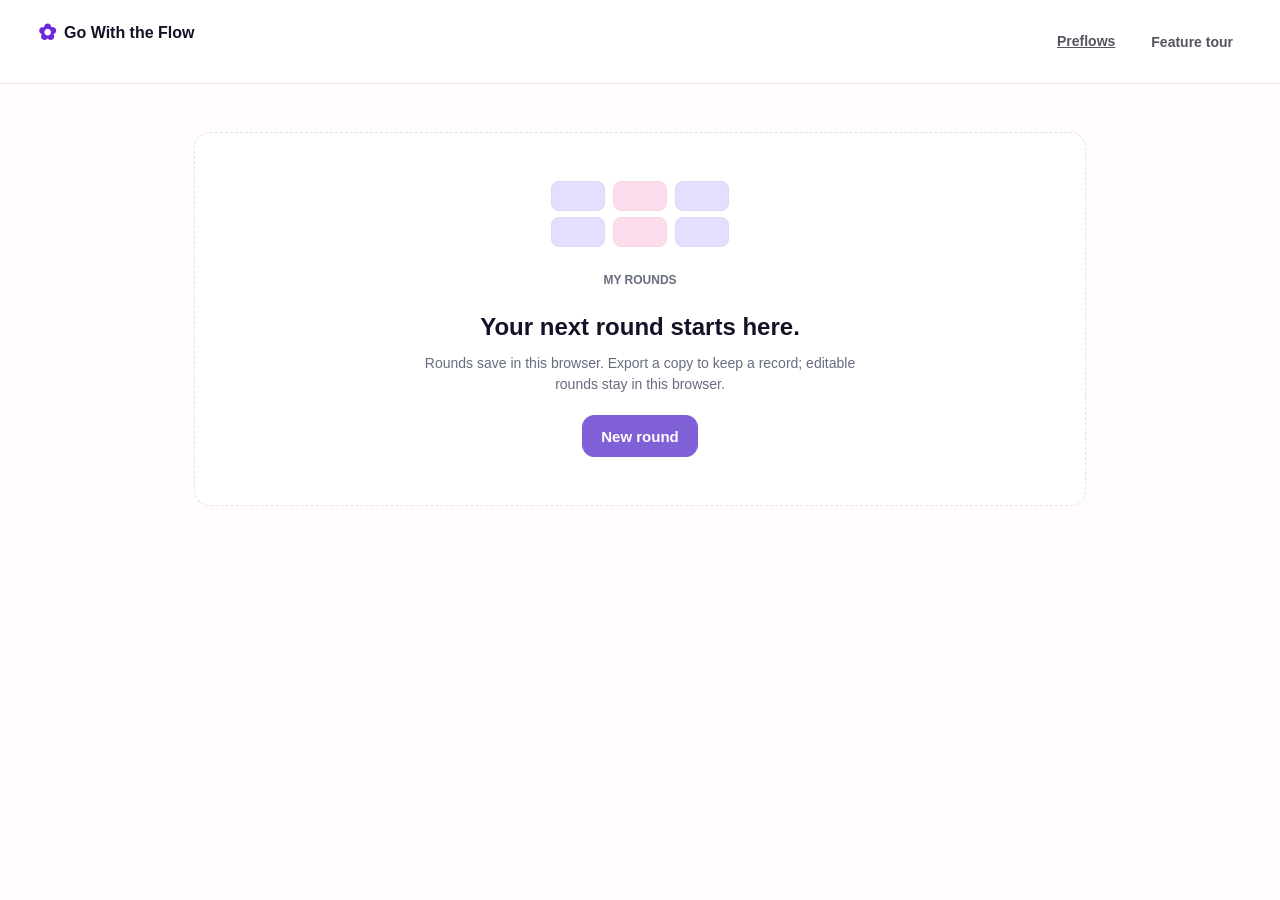
==== commit a4ea3979: "updated code" ====
--- a/index.html
+++ b/index.html
@@ -3,15 +3,21 @@
 <head>
   <meta charset="UTF-8">
   <meta name="viewport" content="width=device-width, initial-scale=1.0">
+  <meta name="theme-color" content="#1C3144">
+  <meta name="mobile-web-app-capable" content="yes">
+  <meta name="apple-mobile-web-app-capable" content="yes">
+  <link rel="manifest" href="manifest.json">
+  <link rel="icon" href="images/logo.svg" type="image/svg+xml">
+  <link rel="apple-touch-icon" href="images/icon-192.png">
   <title>Go With the Flow</title>
-  <link rel="stylesheet" href="css/page.css?v=31">
+  <link rel="stylesheet" href="css/page.css?v=32">
   <link rel="stylesheet" href="css/buttons.css?v=31">
   <link rel="stylesheet" href="css/home.css?v=31">
   <link rel="stylesheet" href="css/sidebar.css?v=31">
-  <link rel="stylesheet" href="css/workspace.css?v=31">
-  <link rel="stylesheet" href="css/evidence.css?v=31">
+  <link rel="stylesheet" href="css/workspace.css?v=38">
+  <link rel="stylesheet" href="css/evidence.css?v=32">
   <link rel="stylesheet" href="css/popups.css?v=31">
-  <link rel="stylesheet" href="css/phone.css?v=31">
+  <link rel="stylesheet" href="css/phone.css?v=39">
   <link rel="stylesheet" href="css/print.css?v=31">
 </head>
 <body class="page" data-page="home">
@@ -27,8 +33,6 @@
       <div class="top-menu">
         <a class="btn plain" href="preflows.html">Preflows</a>
         <button type="button" class="btn plain" data-action="tour">Feature tour</button>
-        <a class="btn plain" href="settings.html">Settings</a>
-        <a class="btn plain" href="help.html">Help</a>
       </div>
     </div>
 
@@ -67,10 +71,9 @@
     <div class="popup">
       <h2>New round</h2>
       <div class="popup-body">
-        <label class="form-line"><span>Title</span><input id="new-title" value="Untitled round"></label>
         <label class="form-line"><span>Topic</span><input id="new-topic"></label>
         <label class="form-line"><span>Tournament</span><input id="new-tournament"></label>
-        <label class="form-line"><span>Round label</span><input id="new-round-label"></label>
+        <label class="form-line"><span>Round Number</span><input id="new-round-label"></label>
         <label class="form-line"><span>Opponent</span><input id="new-opponent"></label>
         <label class="form-line"><span>Your side</span>
           <select id="new-side">
@@ -143,7 +146,7 @@
   </div>
   <div class="hide" id="opt-sample"><option></option></div>
 
-  <script src="js/common.js?v=33"></script>
-  <script src="js/index.js?v=33"></script>
+  <script src="js/common.js?v=53"></script>
+  <script src="js/index.js?v=37"></script>
 </body>
 </html>
--- a/css/page.css
+++ b/css/page.css
@@ -63,3 +63,31 @@
   color: #676c7f;
   font-size: 13px;
 }
+
+.install-wrap {
+  display: flex;
+  align-items: center;
+  gap: 8px;
+}
+
+.install-note {
+  margin: 0;
+  max-width: 220px;
+  color: #53545f;
+  font-size: 12px;
+  line-height: 1.3;
+}
+
+@media (max-width: 899px) {
+  .top-menu .install-note {
+    position: absolute;
+    left: 12px;
+    right: 12px;
+    bottom: calc(100% + 8px);
+    max-width: none;
+    padding: 8px 10px;
+    border: 1px solid #e5e1e6;
+    border-radius: 10px;
+    background-color: #ffffff;
+  }
+}
--- a/css/workspace.css
+++ b/css/workspace.css
@@ -149,6 +149,15 @@
   font-size: 14px;
 }
 
+.bold-btn {
+  font-weight: 700;
+}
+
+.mark-btn {
+  background-color: #fff3a0;
+  border: 1px solid #e6d36a;
+}
+
 .tool-btn:hover {
   border-color: #dcd9e9;
   color: #121326;
@@ -220,7 +229,7 @@
   flex: 1;
   min-width: 0;
   overflow: auto;
-  padding: 12px 18px 24px;
+  padding: 16px 16px 80px;
 }
 
 .flow-paper {
@@ -229,13 +238,15 @@
   gap: 14px;
   width: max-content;
   min-width: 100%;
+  min-height: 100%;
 }
 
 .speech-top {
   display: flex;
   position: sticky;
   top: 0;
-  z-index: 6;
+  z-index: 8;
+  gap: 20px;
   width: max-content;
   min-width: 100%;
   padding: 4px 0 8px;
@@ -245,7 +256,7 @@
 .speech-title {
   box-sizing: border-box;
   flex-shrink: 0;
-  margin: 0 6px;
+  margin: 0;
   padding: 10px 14px 8px;
   border-radius: 12px;
 }
@@ -302,8 +313,9 @@
   background-color: #efebff;
   color: #654ab9;
   position: sticky;
+  top: var(--speech-head, 72px);
   left: 0;
-  z-index: 4;
+  z-index: 7;
 }
 
 .group-arrow {
@@ -395,15 +407,28 @@
 .group-row {
   display: flex;
   align-items: stretch;
+  gap: 20px;
   width: max-content;
   min-width: 100%;
-  padding: 10px 0;
+  padding: 12px 0 32px;
 }
 
 .speech-column {
   box-sizing: border-box;
+  position: relative;
   flex-shrink: 0;
-  padding: 0 4px;
+  padding: 0 12px 0 4px;
+  overflow: hidden;
+}
+
+.speech-column:not(:last-child)::after {
+  content: "";
+  position: absolute;
+  top: 0;
+  right: 0;
+  bottom: 0;
+  width: 1px;
+  background-color: #b7b2c2;
 }
 
 .column-area {
@@ -446,8 +471,19 @@
   font-family: Arial, Helvetica, sans-serif;
   font-size: 14px;
   line-height: 1.35;
-  resize: none;
   overflow: hidden;
+  white-space: pre-wrap;
+  overflow-wrap: break-word;
+}
+
+.point-input strong,
+.point-input b,
+.reply-box strong,
+.reply-box b,
+.new-box strong,
+.new-box b {
+  font-weight: 800;
+  color: #121326;
 }
 
 .point-input:focus {
@@ -548,8 +584,9 @@
   resize: none;
 }
 
-.reply-box::placeholder,
-.new-box::placeholder {
+.reply-box:empty:before,
+.new-box:empty:before {
+  content: attr(data-placeholder);
   color: #676c7f;
 }
 
--- a/css/evidence.css
+++ b/css/evidence.css
@@ -74,6 +74,10 @@
   font-size: 13px;
 }
 
+.proof-tools {
+  display: none;
+}
+
 .proof-list {
   display: flex;
   flex-direction: column;
--- a/css/phone.css
+++ b/css/phone.css
@@ -1,3 +1,7 @@
+.add-short {
+  display: none;
+}
+
 @media (max-width: 1199px) {
   .sidebar {
     width: 210px;
@@ -107,7 +111,7 @@
 
   .title-side {
     width: 100%;
-    flex-wrap: wrap;
+    flex-wrap: nowrap;
     gap: 8px;
   }
 
@@ -120,7 +124,7 @@
   }
 
   .timer-btn {
-    max-width: 100%;
+    margin-left: auto;
   }
 
   .work-box {
@@ -160,16 +164,19 @@
   }
 
   .tool-bar {
+    box-sizing: border-box;
     position: fixed;
     left: 0;
     right: 0;
     bottom: 0;
     z-index: 18;
+    display: flex;
     flex-wrap: nowrap;
+    align-items: center;
     gap: 4px;
-    overflow-x: auto;
+    overflow: hidden;
     margin: 0;
-    padding: 6px 8px 10px;
+    padding: 8px 8px 10px;
     background-color: #ffffff;
     border-top: 1px solid #e5e1e6;
   }
@@ -184,20 +191,33 @@
   .add-btn,
   .tool-btn {
     display: flex;
-    flex-direction: column;
-    gap: 2px;
-    min-width: 64px;
-    min-height: 52px;
-    padding: 6px 8px;
+    flex-direction: row;
+    align-items: center;
+    justify-content: center;
+    flex: 1 1 0;
+    min-width: 0;
+    min-height: 36px;
+    padding: 6px 4px;
     border: 0;
     background-color: transparent;
-    font-size: 11px;
+    font-size: 12px;
+    white-space: nowrap;
   }
 
   .add-btn {
+    flex: 0 0 auto;
+    padding: 6px 10px;
     background-color: #8060d6;
     color: #ffffff;
-    border-radius: 12px;
+    border-radius: 10px;
+  }
+
+  .add-full {
+    display: none;
+  }
+
+  .add-short {
+    display: inline;
   }
 
   .tool-bar .btn-text {
@@ -207,8 +227,12 @@
   }
 
   .tool-select {
-    max-width: 132px;
-    min-height: 40px;
+    box-sizing: border-box;
+    flex: 0 0 68px;
+    width: 68px;
+    max-width: 68px;
+    min-height: 36px;
+    padding: 4px 2px;
     font-size: 12px;
   }
 
@@ -277,23 +301,33 @@
   }
 
   .scroll-box {
+    padding: 8px 8px 20px;
+  }
+
+  .speech-top {
+    gap: 12px;
     padding: 0 0 8px;
   }
 
-  .speech-top {
-    padding: 0;
+  .group-row {
+    gap: 12px;
+    padding-bottom: 24px;
   }
 
   .speech-title {
     margin: 0;
-    border-radius: 0;
+    border-radius: 12px;
   }
 
   .speech-column {
-    padding: 10px 12px 0;
+    padding: 8px 6px 0;
   }
 
   .tip {
+    flex-shrink: 0;
+    position: relative;
+    z-index: 6;
+    background-color: #fffcfb;
     white-space: normal;
     padding: 6px 12px 8px;
   }
@@ -327,6 +361,35 @@
 
   .workspace.proof-open .tool-bar {
     display: none;
+  }
+
+  .workspace.proof-open .proof-list {
+    flex: 1;
+  }
+
+  .proof-tools {
+    display: flex;
+    flex-shrink: 0;
+    margin-top: auto;
+    gap: 8px;
+    padding: 8px 12px 12px;
+    border-top: 1px solid #e5e1e6;
+    background-color: #ffffff;
+  }
+
+  .proof-tools .tool-btn {
+    flex: 1;
+    min-height: 40px;
+    border: 1px solid #e5e1e6;
+    border-radius: 10px;
+    background-color: #ffffff;
+    font-size: 14px;
+    font-weight: 700;
+  }
+
+  .proof-tools .mark-btn {
+    background-color: #fff3a0;
+    border-color: #e6d36a;
   }
 
   .workspace.proof-open .work-box {
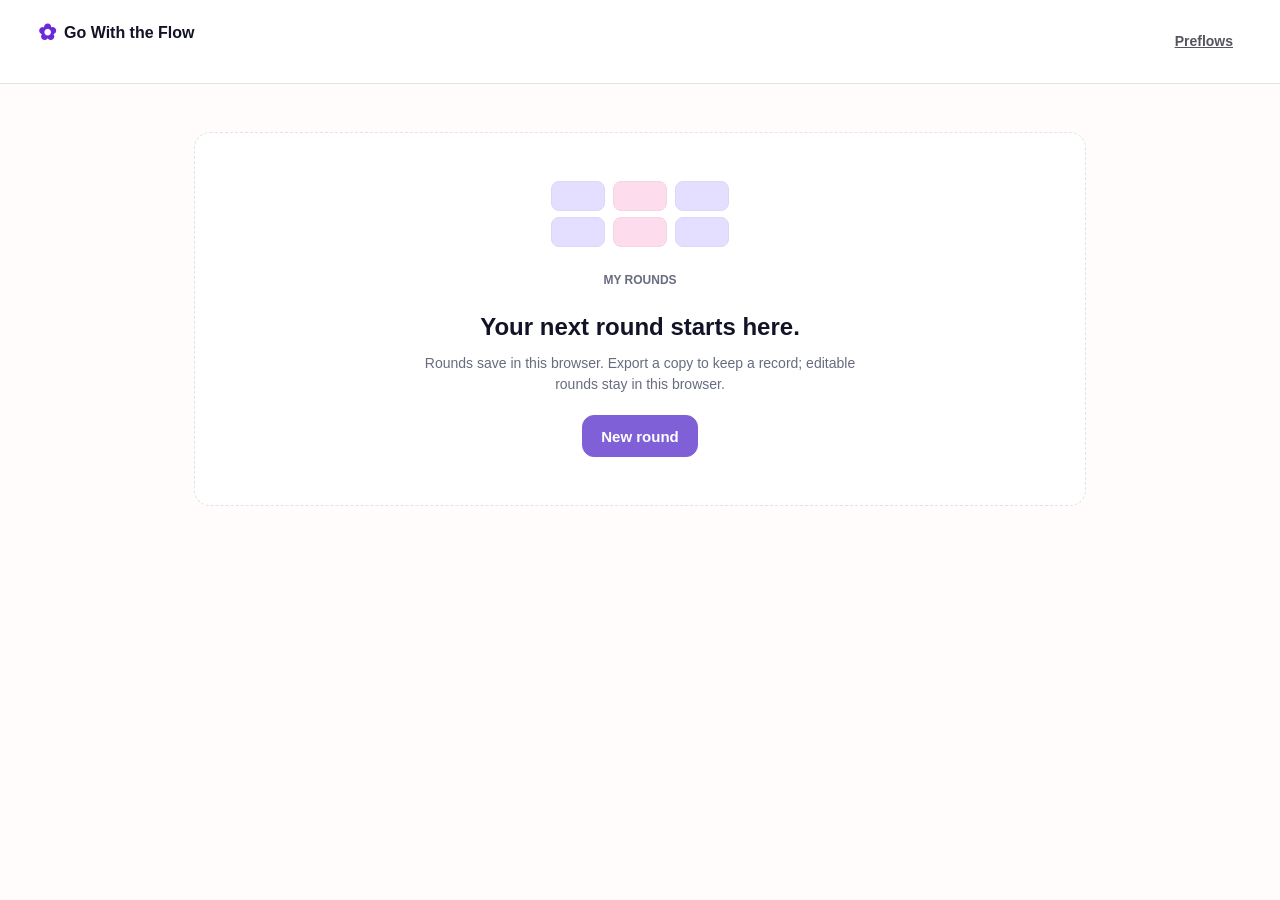
==== commit ad292368: "compress code" ====
--- a/index.html
+++ b/index.html
@@ -1,9 +1,9 @@
 <!DOCTYPE html>
 <html lang="en">
+
 <head>
   <meta charset="UTF-8">
   <meta name="viewport" content="width=device-width, initial-scale=1.0">
-  <meta name="theme-color" content="#1C3144">
   <meta name="mobile-web-app-capable" content="yes">
   <meta name="apple-mobile-web-app-capable" content="yes">
   <link rel="manifest" href="manifest.json">
@@ -20,10 +20,8 @@
   <link rel="stylesheet" href="css/phone.css?v=39">
   <link rel="stylesheet" href="css/print.css?v=31">
 </head>
+
 <body class="page" data-page="home">
-  <a class="skip-link" href="#app">Skip to content</a>
-
-  <!-- Home page. Round cards are copied from the sample box at the bottom. -->
   <div id="app" class="home">
     <div class="top-bar">
       <a class="logo" href="index.html">
@@ -32,12 +30,10 @@
       </a>
       <div class="top-menu">
         <a class="btn plain" href="preflows.html">Preflows</a>
-        <button type="button" class="btn plain" data-action="tour">Feature tour</button>
       </div>
     </div>
 
     <div class="page-body">
-      <p class="warning-box hide" id="recovered-banner">The last save could not be read. This copy was restored from the previous browser backup.</p>
 
       <div class="empty-box" id="empty-home">
         <div class="sample-flow">
@@ -47,7 +43,8 @@
         </div>
         <p class="small-label">My rounds</p>
         <h1>Your next round starts here.</h1>
-        <p class="gray-text">Rounds save in this browser. Export a copy to keep a record; editable rounds stay in this browser.</p>
+        <p class="gray-text">Rounds save in this browser. Export a copy to keep a record; editable rounds stay in this
+          browser.</p>
         <button type="button" class="btn main big" data-action="new-round">New round</button>
       </div>
 
@@ -66,7 +63,7 @@
     </div>
   </div>
 
-  <!-- New round form -->
+
   <div id="new-round-box" class="popup-cover hide">
     <div class="popup">
       <h2>New round</h2>
@@ -77,19 +74,21 @@
         <label class="form-line"><span>Opponent</span><input id="new-opponent"></label>
         <label class="form-line"><span>Your side</span>
           <select id="new-side">
-            <option value="pro">Pro</option>
-            <option value="con">Con</option>
+            <option value="pro">Aff</option>
+            <option value="con">Neg</option>
             <option value="observer">Observer</option>
           </select>
         </label>
         <label class="form-line"><span>First speaking side</span>
           <select id="new-first">
-            <option value="pro">Pro</option>
-            <option value="con">Con</option>
+            <option value="pro">Aff</option>
+            <option value="con">Neg</option>
           </select>
         </label>
         <label class="form-line"><span>Starting preflow</span>
-          <select id="new-opening"><option value="">Blank</option></select>
+          <select id="new-opening">
+            <option value="">Blank</option>
+          </select>
         </label>
         <p class="gray-text" id="new-round-error"></p>
       </div>
@@ -100,12 +99,33 @@
     </div>
   </div>
 
-  <!-- Rename form -->
   <div id="rename-box" class="popup-cover hide">
     <div class="popup">
-      <h2>Rename round</h2>
+      <h2>Edit round details</h2>
       <div class="popup-body">
         <label class="form-line"><span>Title</span><input id="rename-title"></label>
+        <label class="form-line"><span>Tournament</span><input id="rename-tournament"></label>
+        <label class="form-line"><span>Round Number</span><input id="rename-round-label"></label>
+        <label class="form-line"><span>Opponent</span><input id="rename-opponent"></label>
+        <label class="form-line"><span>Your side</span>
+          <select id="rename-side">
+            <option value="pro">Aff</option>
+            <option value="con">Neg</option>
+            <option value="observer">Observer</option>
+          </select>
+        </label>
+        <label class="form-line"><span>First speaking side</span>
+          <select id="rename-first">
+            <option value="pro">Aff</option>
+            <option value="con">Neg</option>
+          </select>
+        </label>
+        <label class="form-line"><span>Starting preflow</span>
+          <select id="rename-opening">
+            <option value="">Blank</option>
+          </select>
+        </label>
+        <p class="gray-text" id="rename-round-error"></p>
       </div>
       <div class="popup-buttons">
         <button type="button" class="btn" data-action="close-dialog">Cancel</button>
@@ -114,11 +134,12 @@
     </div>
   </div>
 
-  <!-- Yes / no question -->
   <div id="confirm-box" class="popup-cover hide">
     <div class="popup">
       <h2 id="confirm-title"></h2>
-      <div class="popup-body"><p id="confirm-text"></p></div>
+      <div class="popup-body">
+        <p id="confirm-text"></p>
+      </div>
       <div class="popup-buttons">
         <button type="button" class="btn" data-action="close-dialog">Cancel</button>
         <button type="button" class="btn main" id="confirm-ok">Delete</button>
@@ -137,16 +158,17 @@
       <p class="info-line card-time"></p>
       <div class="button-row">
         <button type="button" class="btn main" data-action="open-round">Open</button>
-        <button type="button" class="btn plain" data-action="rename-round">Rename</button>
-        <button type="button" class="btn plain" data-action="duplicate-round">Duplicate</button>
-        <button type="button" class="btn plain" data-action="export-round">Export</button>
+        <button type="button" class="btn plain" data-action="rename-round">Edit details</button>
         <button type="button" class="btn red" data-action="delete-round">Delete</button>
       </div>
     </div>
   </div>
-  <div class="hide" id="opt-sample"><option></option></div>
+  <div class="hide" id="opt-sample">
+    <option></option>
+  </div>
 
-  <script src="js/common.js?v=53"></script>
-  <script src="js/index.js?v=37"></script>
+  <script src="js/common.js?v=70"></script>
+  <script src="js/index.js?v=40"></script>
 </body>
-</html>
+
+</html>
--- a/css/workspace.css
+++ b/css/workspace.css
@@ -413,67 +413,77 @@
   padding: 12px 0 32px;
 }
 
+.flow-grid {
+  display: flex;
+  align-items: stretch;
+  gap: 14px;
+  width: max-content;
+  min-width: 100%;
+  padding: 8px 0 60px;
+}
+
 .speech-column {
   box-sizing: border-box;
   position: relative;
   flex-shrink: 0;
-  padding: 0 12px 0 4px;
-  overflow: hidden;
-}
-
-.speech-column:not(:last-child)::after {
-  content: "";
-  position: absolute;
-  top: 0;
-  right: 0;
-  bottom: 0;
-  width: 1px;
-  background-color: #b7b2c2;
+  padding: 8px 8px 24px;
+  border-radius: 8px;
+  background-color: #ffffff;
+  border: 1px solid #e5e7eb;
+}
+
+.speech-column.alt-column {
+  background-color: #fbfbfe;
 }
 
 .column-area {
   position: relative;
-  min-height: 48px;
+  min-height: 120px;
 }
 
 .point {
   box-sizing: border-box;
   position: absolute;
-  left: 8px;
-  width: calc(100% - 16px);
-  min-height: 44px;
-  padding: 12px 12px 8px;
-  border: 1px solid #e8e8eb;
-  border-radius: 12px;
+  left: 6px;
+  width: calc(100% - 12px);
+  min-height: 56px;
+  padding: 8px 10px 8px;
+  border: 1px solid #e2e8f0;
+  border-radius: 6px;
   background-color: #ffffff;
+  box-shadow: 0 1px 3px rgba(0, 0, 0, 0.04);
   z-index: 1;
   display: flex;
   flex-direction: column;
+  justify-content: space-between;
+  transition: border-color 0.15s, box-shadow 0.15s;
 }
 
 .point:hover {
-  border-color: #ddd6ea;
-}
-
-.point.picked {
-  border: 2px solid #8067ec;
-  background-color: #ffffff;
+  border-color: #cbd5e1;
+}
+
+.point.picked,
+.point:focus-within {
+  border: 2px solid #8060d6;
+  box-shadow: 0 0 0 3px rgba(128, 96, 214, 0.15);
 }
 
 .point-input {
   box-sizing: border-box;
   width: 100%;
-  min-height: 22px;
+  min-height: 20px;
   padding: 0;
   border: 0;
   background-color: transparent;
-  color: #53545f;
+  color: #1e293b;
   font-family: Arial, Helvetica, sans-serif;
   font-size: 14px;
-  line-height: 1.35;
+  line-height: 1.4;
   overflow: hidden;
   white-space: pre-wrap;
   overflow-wrap: break-word;
+  outline: none;
 }
 
 .point-input strong,
@@ -483,7 +493,7 @@
 .new-box strong,
 .new-box b {
   font-weight: 800;
-  color: #121326;
+  color: #0f172a;
 }
 
 .point-input:focus {
@@ -493,25 +503,28 @@
 .point-tag {
   display: inline-block;
   margin-bottom: 4px;
-  padding: 2px 6px;
+  padding: 1px 6px;
   border-radius: 4px;
   background-color: #ede9fa;
   color: #6540be;
-  font-size: 11px;
+  font-size: 10px;
   font-weight: 700;
   text-transform: uppercase;
 }
 
+.point-tag.turn,
 .point-tag.tag-turn {
   background-color: #fef3c7;
   color: #b45309;
 }
 
+.point-tag.dropped,
 .point-tag.tag-dropped {
   background-color: #fee2e2;
   color: #b91c1c;
 }
 
+.point-tag.extend,
 .point-tag.tag-extend {
   background-color: #dbeafe;
   color: #1d4ed8;
@@ -521,44 +534,57 @@
   display: flex;
   align-items: center;
   justify-content: space-between;
-  gap: 4px;
-  min-height: 22px;
-  margin-top: 4px;
-}
-
-.clip-btn,
+  margin-top: 6px;
+  flex-shrink: 0;
+}
+
+.clip-btn {
+  display: inline-flex;
+  align-items: center;
+  gap: 3px;
+  padding: 2px 7px;
+  height: 22px;
+  min-height: 20px;
+  box-sizing: border-box;
+  border: 1px solid #cbd5e1;
+  border-radius: 4px;
+  background-color: #f8fafc;
+  color: #64748b;
+  font-family: Arial, Helvetica, sans-serif;
+  font-size: 11px;
+  line-height: 1;
+  font-weight: 700;
+  cursor: pointer;
+  transition: all 0.15s;
+}
+
+.clip-btn:hover {
+  background-color: #f1f5f9;
+  color: #1e293b;
+  border-color: #94a3b8;
+}
+
+.clip-btn.has-proof,
+.clip-btn.has-ev {
+  background-color: #ede9fe;
+  color: #7c3aed;
+  border-color: #c4b5fd;
+}
+
+.clip-number {
+  font-size: 11px;
+  font-weight: 700;
+}
+
 .point-menu {
-  display: inline-flex;
-  align-items: center;
-  gap: 3px;
-  padding: 1px 6px;
-  border: 0;
-  border-radius: 4px;
-  background-color: transparent;
-  color: #676c7f;
-  font-family: Arial, Helvetica, sans-serif;
-  font-size: 13px;
-  font-weight: 700;
-  cursor: pointer;
-}
-
-.clip-btn:hover,
-.point-menu:hover {
-  background-color: #f2eefa;
-  color: #8060d6;
-}
-
-.clip-btn.has-proof {
-  color: #6540be;
-}
-
-.clip-number {
-  font-size: 12px;
-  font-weight: 700;
-}
-
-.point-menu {
+  background: none;
+  border: none;
+  color: #94a3b8;
+  font-size: 14px;
+  cursor: pointer;
+  padding: 0 4px;
   opacity: 0;
+  transition: opacity 0.15s;
 }
 
 .point:hover .point-menu,
@@ -566,43 +592,67 @@
   opacity: 1;
 }
 
-.reply-box,
-.new-box {
+.point-menu:hover {
+  color: #1e293b;
+}
+
+.point-input:empty:before {
+  content: attr(data-placeholder);
+  color: #94a3b8;
+  pointer-events: none;
+}
+
+.reply-slot-btn {
   box-sizing: border-box;
   position: absolute;
   left: 6px;
   width: calc(100% - 12px);
-  height: 36px;
-  padding: 8px 10px;
-  border: 1px dashed #d5cfe4;
-  border-radius: 12px;
-  background-color: #ffffff;
-  color: #121326;
-  font-family: Arial, Helvetica, sans-serif;
-  font-size: 14px;
-  line-height: 1.4;
-  resize: none;
-}
-
-.reply-box:empty:before,
-.new-box:empty:before {
-  content: attr(data-placeholder);
-  color: #676c7f;
-}
-
-.reply-box:hover,
-.new-box:hover,
-.reply-box:focus,
-.new-box:focus {
-  border-color: #8060d6;
-  background-color: #ffffff;
+  height: 38px;
+  display: flex;
+  align-items: center;
+  justify-content: center;
+  border: 1px dashed transparent;
+  border-radius: 6px;
+  background-color: transparent;
+  color: #94a3b8;
+  font-size: 22px;
+  font-weight: 300;
+  cursor: pointer;
+  padding: 0;
+  transition: all 0.15s;
+}
+
+.reply-slot-btn:hover,
+.reply-slot-btn:focus {
+  background-color: rgba(241, 245, 249, 0.9);
+  border-color: #cbd5e1;
+  color: #6366f1;
   outline: none;
 }
 
-.new-box {
-  position: relative;
-  top: auto;
-  left: auto;
-  width: calc(100% - 8px);
-  margin: 6px 4px 8px;
-}
+.col-add-btn {
+  box-sizing: border-box;
+  display: flex;
+  align-items: center;
+  justify-content: center;
+  width: calc(100% - 12px);
+  height: 32px;
+  margin: 6px;
+  border: 1px dashed #cbd5e1;
+  border-radius: 6px;
+  background-color: transparent;
+  color: #94a3b8;
+  font-size: 20px;
+  font-weight: 300;
+  cursor: pointer;
+  padding: 0;
+  transition: all 0.15s;
+}
+
+.col-add-btn:hover,
+.col-add-btn:focus {
+  background-color: #f8fafc;
+  border-color: #6366f1;
+  color: #6366f1;
+  outline: none;
+}
--- a/css/popups.css
+++ b/css/popups.css
@@ -9,6 +9,44 @@
   border: 1px solid #e5e1e6;
   border-radius: 12px;
   background-color: #ffffff;
+}
+
+.timer-top-right {
+  position: fixed !important;
+  top: 14px !important;
+  right: 18px !important;
+  left: auto !important;
+  z-index: 100 !important;
+  box-shadow: 0 4px 20px rgba(0, 0, 0, 0.15);
+  background-color: #ffffff;
+  border: 1px solid #dcd9e9;
+  border-radius: 14px;
+  padding: 12px 14px;
+}
+
+.timer-pop-header {
+  display: flex;
+  align-items: center;
+  justify-content: space-between;
+  margin-bottom: 4px;
+}
+
+.timer-pop-header h2 {
+  margin: 0;
+  font-size: 15px;
+}
+
+.timer-pop-header .close-btn {
+  background: none;
+  border: none;
+  font-size: 18px;
+  color: #676c7f;
+  cursor: pointer;
+  padding: 0 4px;
+}
+
+.timer-pop-header .close-btn:hover {
+  color: #121326;
 }
 
 .small-popup h2 {
--- a/css/phone.css
+++ b/css/phone.css
@@ -435,8 +435,6 @@
     font-size: 22px;
   }
 
-  .clip-btn,
-  .point-menu,
   .group-btn,
   .group-arrow,
   .close-btn {
@@ -444,6 +442,24 @@
     min-height: 36px;
   }
 
+  .point-menu {
+    min-width: 20px !important;
+    min-height: 20px !important;
+    height: 20px !important;
+    padding: 0 4px !important;
+    font-size: 13px !important;
+    line-height: 1 !important;
+  }
+
+  .clip-btn {
+    min-width: auto !important;
+    min-height: 20px !important;
+    height: 20px !important;
+    padding: 2px 7px !important;
+    font-size: 11px !important;
+    line-height: 1 !important;
+  }
+
   .top-menu .btn {
     white-space: normal;
     line-height: 1.2;
--- a/css/print.css
+++ b/css/print.css
@@ -1,5 +1,165 @@
 #full-print-report {
   display: none;
+  background-color: #ffffff;
+  color: #000000;
+  font-family: Arial, Helvetica, sans-serif;
+  font-size: 11px;
+  line-height: 1.45;
+}
+
+.new-page {
+  page-break-before: always;
+  break-before: page;
+}
+
+.print-top {
+  margin-bottom: 16px;
+  padding-bottom: 10px;
+  border-bottom: 2px solid #000000;
+}
+
+.print-name {
+  margin: 0 0 4px;
+  color: #000000;
+  font-size: 20px;
+  font-weight: 700;
+}
+
+.print-topic-line {
+  margin: 4px 0;
+  color: #000000;
+  font-size: 13px;
+  font-weight: 700;
+}
+
+.print-info {
+  margin: 4px 0 0;
+  color: #000000;
+  font-size: 11px;
+}
+
+.print-case-name {
+  margin: 16px 0 8px;
+  padding-bottom: 4px;
+  border-bottom: 2px solid #000000;
+  color: #000000;
+  font-size: 14px;
+  font-weight: 700;
+  text-transform: uppercase;
+}
+
+.print-group {
+  margin-bottom: 18px;
+}
+
+.print-group-name {
+  margin: 6px 0 8px;
+  padding-left: 6px;
+  border-left: 3px solid #000000;
+  color: #000000;
+  font-size: 12px;
+  font-weight: 700;
+}
+
+.print-table {
+  width: 100%;
+  margin-bottom: 12px;
+  border-collapse: collapse;
+  table-layout: fixed;
+  border: 1px solid #000000;
+}
+
+.print-head {
+  padding: 6px 4px;
+  border: 1px solid #000000;
+  background-color: #f3f4f6;
+  color: #000000;
+  font-size: 10px;
+  font-weight: 700;
+  text-align: left;
+  word-break: break-word;
+}
+
+.print-head.pro,
+.print-head.aff,
+.print-head.con,
+.print-head.neg {
+  background-color: #f3f4f6;
+  color: #000000;
+}
+
+.print-cell {
+  padding: 6px 4px;
+  border: 1px solid #000000;
+  background-color: #ffffff;
+  vertical-align: top;
+  word-break: break-word;
+}
+
+.print-card {
+  margin-bottom: 6px;
+  padding: 6px;
+  border: 1px solid #000000;
+  border-radius: 3px;
+  background-color: #ffffff;
+}
+
+.print-tag {
+  display: inline-block;
+  margin-bottom: 4px;
+  padding: 1px 4px;
+  border: 1px solid #000000;
+  border-radius: 2px;
+  background-color: #f3f4f6;
+  color: #000000;
+  font-size: 8px;
+  font-weight: 700;
+  text-transform: uppercase;
+}
+
+.print-words {
+  color: #000000;
+  font-size: 10px;
+  line-height: 1.4;
+  white-space: pre-wrap;
+  word-break: break-word;
+}
+
+.print-words * {
+  color: #000000 !important;
+}
+
+.print-proof {
+  margin-top: 5px;
+  padding: 3px 6px;
+  border-left: 2px solid #000000;
+  background-color: #f3f4f6;
+  color: #000000;
+  font-size: 9px;
+  word-break: break-word;
+}
+
+.print-note {
+  margin-bottom: 12px;
+  padding: 10px 12px;
+  border: 1px solid #000000;
+  border-radius: 3px;
+  background-color: #ffffff;
+}
+
+.print-note-name {
+  margin: 0 0 6px;
+  color: #000000;
+  font-size: 12px;
+  font-weight: 700;
+}
+
+.print-note-words {
+  color: #000000;
+  font-size: 11px;
+  line-height: 1.5;
+  white-space: pre-wrap;
+  word-break: break-word;
 }
 
 @media print {
@@ -14,156 +174,12 @@
   }
 
   #full-print-report {
-    display: block;
-    background-color: #ffffff;
-    color: #1e1b2e;
-    font-family: Arial, Helvetica, sans-serif;
-    font-size: 11px;
-    line-height: 1.45;
-    padding: 10px 0;
-    margin: 0;
-  }
-
-  .new-page {
-    page-break-before: always;
-    break-before: page;
-  }
-
-  .print-top {
-    margin-bottom: 16px;
-    padding-bottom: 10px;
-    border-bottom: 3px solid #6355d8;
-  }
-
-  .print-name {
-    margin: 0 0 4px;
-    color: #1e1b2e;
-    font-size: 20px;
-    font-weight: 700;
-  }
-
-  .print-topic-line {
-    margin: 4px 0;
-    color: #48455e;
-    font-size: 13px;
-    font-weight: 700;
-  }
-
-  .print-info {
-    margin: 4px 0 0;
-    color: #79748f;
-    font-size: 11px;
-  }
-
-  .print-case-name {
-    margin: 16px 0 8px;
-    padding-bottom: 4px;
-    border-bottom: 2px solid #ede8f5;
-    color: #6355d8;
-    font-size: 14px;
-    font-weight: 700;
-    text-transform: uppercase;
-  }
-
-  .print-group {
-    margin-bottom: 18px;
-  }
-
-  .print-group-name {
-    margin: 6px 0 8px;
-    padding-left: 6px;
-    border-left: 3px solid #6355d8;
-    color: #1e1b2e;
-    font-size: 12px;
-    font-weight: 700;
-  }
-
-  .print-table {
-    width: 100%;
-    margin-bottom: 12px;
-    border-collapse: collapse;
-  }
-
-  .print-head {
-    padding: 6px 4px;
-    border: 1px solid #dcd7eb;
-    background-color: #f4f1fa;
-    font-size: 10px;
-    font-weight: 700;
-    text-align: left;
-  }
-
-  .print-head.pro {
-    background-color: #ede9fa;
-    color: #372a6b;
-  }
-
-  .print-head.con {
-    background-color: #fae3ea;
-    color: #451d28;
-  }
-
-  .print-cell {
-    padding: 6px 4px;
-    border: 1px solid #ede8f5;
-    background-color: #ffffff;
-    vertical-align: top;
-  }
-
-  .print-card {
-    margin-bottom: 5px;
-    padding: 5px;
-    border: 1px solid #e7e2f1;
-    border-radius: 4px;
-    background-color: #faf9fd;
-  }
-
-  .print-tag {
-    display: inline-block;
-    margin-bottom: 3px;
-    padding: 1px 4px;
-    border-radius: 2px;
-    background-color: #ede9fa;
-    color: #5945c7;
-    font-size: 8px;
-    font-weight: 700;
-    text-transform: uppercase;
-  }
-
-  .print-words {
-    color: #1e1b2e;
-    font-size: 10px;
-    white-space: pre-wrap;
-  }
-
-  .print-proof {
-    margin-top: 5px;
-    padding: 3px 5px;
-    border-left: 2px solid #6355d8;
-    color: #48455e;
-    font-size: 9px;
-  }
-
-  .print-note {
-    margin-bottom: 12px;
-    padding: 10px 12px;
-    border: 1px solid #ede8f5;
-    border-radius: 6px;
-    background-color: #faf9fd;
-  }
-
-  .print-note-name {
-    margin: 0 0 6px;
-    color: #6355d8;
-    font-size: 12px;
-    font-weight: 700;
-  }
-
-  .print-note-words {
-    color: #1e1b2e;
-    font-size: 11px;
-    line-height: 1.5;
-    white-space: pre-wrap;
+    display: block !important;
+    position: static !important;
+    width: 100% !important;
+    padding: 10px 0 !important;
+    margin: 0 !important;
+    box-shadow: none !important;
   }
 }
 
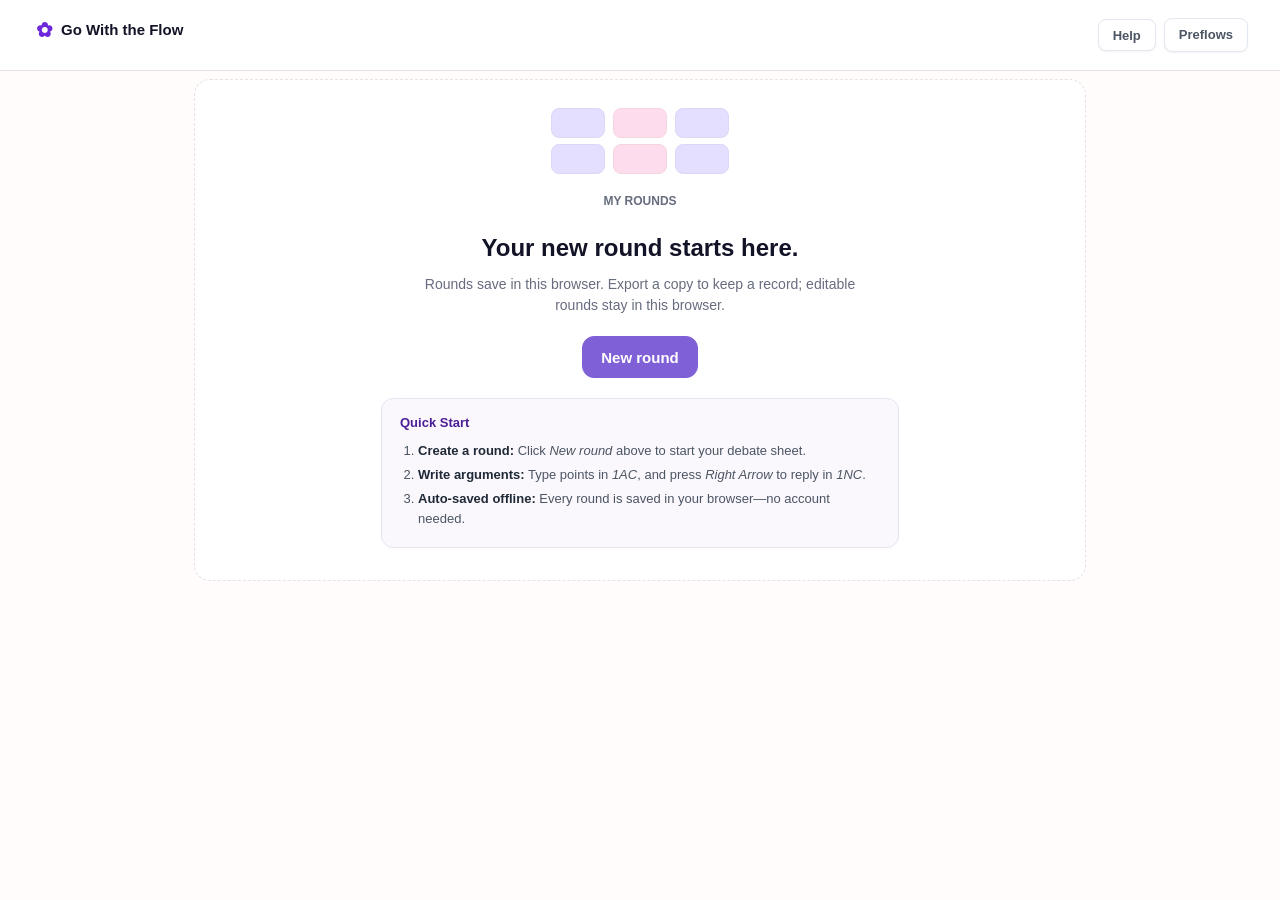
==== commit 0849d5ec: "required changes are done 11-11-2026" ====
--- a/index.html
+++ b/index.html
@@ -11,13 +11,13 @@
   <link rel="apple-touch-icon" href="images/icon-192.png">
   <title>Go With the Flow</title>
   <link rel="stylesheet" href="css/page.css?v=32">
-  <link rel="stylesheet" href="css/buttons.css?v=31">
-  <link rel="stylesheet" href="css/home.css?v=31">
+  <link rel="stylesheet" href="css/buttons.css?v=35">
+  <link rel="stylesheet" href="css/home.css?v=35">
   <link rel="stylesheet" href="css/sidebar.css?v=31">
   <link rel="stylesheet" href="css/workspace.css?v=38">
   <link rel="stylesheet" href="css/evidence.css?v=32">
-  <link rel="stylesheet" href="css/popups.css?v=31">
-  <link rel="stylesheet" href="css/phone.css?v=39">
+  <link rel="stylesheet" href="css/popups.css?v=38">
+  <link rel="stylesheet" href="css/phone.css?v=70">
   <link rel="stylesheet" href="css/print.css?v=31">
 </head>
 
@@ -29,6 +29,7 @@
         <span class="logo-text">Go With the Flow</span>
       </a>
       <div class="top-menu">
+        <button type="button" class="btn plain" data-action="open-help">Help</button>
         <a class="btn plain" href="preflows.html">Preflows</a>
       </div>
     </div>
@@ -42,10 +43,18 @@
           <div class="sample-bar pro"><span></span><span></span></div>
         </div>
         <p class="small-label">My rounds</p>
-        <h1>Your next round starts here.</h1>
+        <h1>Your new round starts here.</h1>
         <p class="gray-text">Rounds save in this browser. Export a copy to keep a record; editable rounds stay in this
           browser.</p>
         <button type="button" class="btn main big" data-action="new-round">New round</button>
+        <div class="quick-guide-card">
+          <h3>Quick Start</h3>
+          <ol>
+            <li><strong>Create a round:</strong> Click <em>New round</em> above to start your debate sheet.</li>
+            <li><strong>Write arguments:</strong> Type points in <em>1AC</em>, and press <em>Right Arrow</em> to reply in <em>1NC</em>.</li>
+            <li><strong>Auto-saved offline:</strong> Every round is saved in your browser—no account needed.</li>
+          </ol>
+        </div>
       </div>
 
       <div id="round-browser" class="hide">
@@ -134,6 +143,153 @@
     </div>
   </div>
 
+  <div id="help-box" class="popup-cover hide">
+    <div class="popup help-popup">
+      <div class="help-header-row">
+        <div class="help-header-left">
+          <div class="help-icon-circle">
+            <svg class="help-svg-icon" viewBox="0 0 24 24" width="20" height="20" fill="none" stroke="currentColor" stroke-width="2" stroke-linecap="round" stroke-linejoin="round">
+              <path d="M4 19.5A2.5 2.5 0 0 1 6.5 17H20"></path>
+              <path d="M6.5 2H20v20H6.5A2.5 2.5 0 0 1 4 19.5v-15A2.5 2.5 0 0 1 6.5 2z"></path>
+            </svg>
+          </div>
+          <div>
+            <h2 class="help-title">How to use Go With the Flow</h2>
+            <p class="help-subtitle">Debate flowing guide, speeches & keyboard shortcuts</p>
+          </div>
+        </div>
+        <button type="button" class="close-btn help-close-btn" data-action="close-dialog" aria-label="Close">✕</button>
+      </div>
+
+      <div class="popup-body help-body">
+        <!-- Section 1: Overview & Getting Started -->
+        <div class="help-card">
+          <div class="help-card-tag">
+            <svg class="tag-svg" viewBox="0 0 24 24" width="14" height="14" fill="none" stroke="currentColor" stroke-width="2" stroke-linecap="round" stroke-linejoin="round"><path d="M4 15s1-1 4-1 5 2 8 2 4-1 4-1V3s-1 1-4 1-5-2-8-2-4 1-4 1z"></path><line x1="4" y1="22" x2="4" y2="15"></line></svg>
+            Getting Started
+          </div>
+          <p class="help-card-text">
+            <strong>Flowing</strong> is how debaters track arguments across speeches. It shows which points were answered and which were dropped.
+          </p>
+          <div class="help-bullets-list">
+            <div class="help-bullet-item">
+              <span class="bullet-dot"></span>
+              <div><strong>Start a round:</strong> Click <span class="help-chip">New round</span>, type your debate topic or debater names, and begin flowing.</div>
+            </div>
+            <div class="help-bullet-item">
+              <span class="bullet-dot"></span>
+              <div><strong>100% Offline:</strong> Everything auto-saves in your browser instantly. No account, sign-in, or internet connection needed.</div>
+            </div>
+          </div>
+        </div>
+
+        <!-- Section 2: Speech Structure & Pipeline -->
+        <div class="help-card">
+          <div class="help-card-tag">
+            <svg class="tag-svg" viewBox="0 0 24 24" width="14" height="14" fill="none" stroke="currentColor" stroke-width="2" stroke-linecap="round" stroke-linejoin="round"><path d="M21 15a2 2 0 0 1-2 2H7l-4 4V5a2 2 0 0 1 2-2h14a2 2 0 0 1 2 2z"></path></svg>
+            Speeches & Flow Columns
+          </div>
+          <p class="help-card-text">Speeches advance horizontally from left to right in alternating constructive and rebuttal rounds:</p>
+          
+          <div class="help-speeches-track">
+            <span class="speech-pill aff" title="1st Affirmative Constructive">1AC</span>
+            <span class="speech-arrow">→</span>
+            <span class="speech-pill neg" title="1st Negative Constructive">1NC</span>
+            <span class="speech-arrow">→</span>
+            <span class="speech-pill aff" title="2nd Affirmative Constructive">2AC</span>
+            <span class="speech-arrow">→</span>
+            <span class="speech-pill neg" title="2nd Negative Constructive / 1st Negative Rebuttal">2NC/1NR</span>
+            <span class="speech-arrow">→</span>
+            <span class="speech-pill aff" title="1st Affirmative Rebuttal">1AR</span>
+            <span class="speech-arrow">→</span>
+            <span class="speech-pill neg" title="2nd Negative Rebuttal">2NR</span>
+            <span class="speech-arrow">→</span>
+            <span class="speech-pill aff" title="2nd Affirmative Rebuttal">2AR</span>
+          </div>
+
+          <div class="help-legend-row">
+            <span class="legend-badge aff">Affirmative (Purple)</span>
+            <span class="legend-desc">Starts round in 1AC, defends contentions</span>
+          </div>
+          <div class="help-legend-row">
+            <span class="legend-badge neg">Negative (Pink)</span>
+            <span class="legend-desc">Counters in 1NC, runs off-case arguments</span>
+          </div>
+        </div>
+
+        <!-- Section 3: Keyboard Shortcuts -->
+        <div class="help-card">
+          <div class="help-card-tag">
+            <svg class="tag-svg" viewBox="0 0 24 24" width="14" height="14" fill="none" stroke="currentColor" stroke-width="2" stroke-linecap="round" stroke-linejoin="round"><rect x="2" y="4" width="20" height="16" rx="2" ry="2"></rect><line x1="6" y1="8" x2="6.01" y2="8"></line><line x1="10" y1="8" x2="10.01" y2="8"></line><line x1="14" y1="8" x2="14.01" y2="8"></line><line x1="18" y1="8" x2="18.01" y2="8"></line><line x1="8" y1="12" x2="8.01" y2="12"></line><line x1="12" y1="12" x2="12.01" y2="12"></line><line x1="16" y1="12" x2="16.01" y2="12"></line><line x1="7" y1="16" x2="17" y2="16"></line></svg>
+            Speed Flowing & Keyboard Shortcuts
+          </div>
+          <p class="help-card-text">Flow fast during rapid speeches without touching the mouse:</p>
+          <div class="help-shortcuts-grid">
+            <div class="shortcut-item">
+              <span class="shortcut-desc">New point underneath</span>
+              <kbd class="help-kbd">Enter</kbd>
+            </div>
+            <div class="shortcut-item">
+              <span class="shortcut-desc">Reply in next speech column</span>
+              <span class="kbd-pair"><kbd class="help-kbd">→</kbd> <small>or</small> <kbd class="help-kbd">Shift+Enter</kbd></span>
+            </div>
+            <div class="shortcut-item">
+              <span class="shortcut-desc">Move between argument cards</span>
+              <span class="kbd-pair"><kbd class="help-kbd">↑</kbd> <kbd class="help-kbd">↓</kbd> <kbd class="help-kbd">←</kbd> <kbd class="help-kbd">→</kbd></span>
+            </div>
+            <div class="shortcut-item">
+              <span class="shortcut-desc">Unfocus or close modal</span>
+              <kbd class="help-kbd">Esc</kbd>
+            </div>
+          </div>
+        </div>
+
+        <!-- Section 4: Features & Tools -->
+        <div class="help-card">
+          <div class="help-card-tag">
+            <svg class="tag-svg" viewBox="0 0 24 24" width="14" height="14" fill="none" stroke="currentColor" stroke-width="2" stroke-linecap="round" stroke-linejoin="round"><circle cx="12" cy="12" r="3"></circle><path d="M19.4 15a1.65 1.65 0 0 0 .33 1.82l.06.06a2 2 0 0 1 0 2.83 2 2 0 0 1-2.83 0l-.06-.06a1.65 1.65 0 0 0-1.82-.33 1.65 1.65 0 0 0-1 1.51V21a2 2 0 0 1-2 2 2 2 0 0 1-2-2v-.09A1.65 1.65 0 0 0 9 19.4a1.65 1.65 0 0 0-1.82.33l-.06.06a2 2 0 0 1-2.83 0 2 2 0 0 1 0-2.83l.06-.06a1.65 1.65 0 0 0 .33-1.82 1.65 1.65 0 0 0-1.51-1H3a2 2 0 0 1-2-2 2 2 0 0 1 2-2h.09A1.65 1.65 0 0 0 4.6 9a1.65 1.65 0 0 0-.33-1.82l-.06-.06a2 2 0 0 1 0-2.83 2 2 0 0 1 2.83 0l.06.06a1.65 1.65 0 0 0 1.82.33H9a1.65 1.65 0 0 0 1-1.51V3a2 2 0 0 1 2-2 2 2 0 0 1 2 2v.09a1.65 1.65 0 0 0 1 1.51 1.65 1.65 0 0 0 1.82-.33l.06-.06a2 2 0 0 1 2.83 0 2 2 0 0 1 0 2.83l-.06.06a1.65 1.65 0 0 0-.33 1.82V9a1.65 1.65 0 0 0 1.51 1H21a2 2 0 0 1 2 2 2 2 0 0 1-2 2h-.09a1.65 1.65 0 0 0-1.51 1z"></path></svg>
+            Features & Useful Tools
+          </div>
+          <div class="help-tools-grid">
+            <div class="tool-item">
+              <strong>
+                <svg class="inline-svg" viewBox="0 0 24 24" width="13" height="13" fill="none" stroke="currentColor" stroke-width="2" stroke-linecap="round" stroke-linejoin="round"><polygon points="12 2 2 7 12 12 22 7 12 2"></polygon><polyline points="2 17 12 22 22 17"></polyline><polyline points="2 12 12 17 22 12"></polyline></svg>
+                Multiple Flow Sheets:
+              </strong>
+              <p>Click <span class="help-chip-sm">+ aff</span> or <span class="help-chip-sm">+ neg</span> in the left sidebar to add extra flow sheets for advantages or off-case positions.</p>
+            </div>
+            <div class="tool-item">
+              <strong>
+                <svg class="inline-svg" viewBox="0 0 24 24" width="13" height="13" fill="none" stroke="currentColor" stroke-width="2" stroke-linecap="round" stroke-linejoin="round"><circle cx="12" cy="12" r="10"></circle><polyline points="12 6 12 12 16 14"></polyline></svg>
+                Floating Debate Timer:
+              </strong>
+              <p>Click <span class="help-chip-sm">Timer</span> in the top bar. Drag it anywhere across the screen—it stays visible and running while you flow.</p>
+            </div>
+            <div class="tool-item">
+              <strong>
+                <svg class="inline-svg" viewBox="0 0 24 24" width="13" height="13" fill="none" stroke="currentColor" stroke-width="2" stroke-linecap="round" stroke-linejoin="round"><path d="M19 21l-7-5-7 5V5a2 2 0 0 1 2-2h10a2 2 0 0 1 2 2z"></path></svg>
+                Evidence Citations:
+              </strong>
+              <p>Click <span class="help-chip-sm">ev</span> on any card to attach evidence excerpts, author credentials, and citations directly to your argument.</p>
+            </div>
+            <div class="tool-item">
+              <strong>
+                <svg class="inline-svg" viewBox="0 0 24 24" width="13" height="13" fill="none" stroke="currentColor" stroke-width="2" stroke-linecap="round" stroke-linejoin="round"><path d="M21 15v4a2 2 0 0 1-2 2H5a2 2 0 0 1-2-2v-4"></path><polyline points="7 10 12 15 17 10"></polyline><line x1="12" y1="15" x2="12" y2="3"></line></svg>
+                Backup & Export:
+              </strong>
+              <p>Click <span class="help-chip-sm">···</span> in the top right to download a JSON backup file or generate a clean printable PDF flow sheet.</p>
+            </div>
+          </div>
+        </div>
+      </div>
+
+      <div class="popup-buttons help-footer">
+        <span class="help-footer-hint">Tip: Click outside or press <strong>Esc</strong> to close</span>
+        <button type="button" class="btn main" data-action="close-dialog">Got it</button>
+      </div>
+    </div>
+  </div>
+
   <div id="confirm-box" class="popup-cover hide">
     <div class="popup">
       <h2 id="confirm-title"></h2>
@@ -167,7 +323,7 @@
     <option></option>
   </div>
 
-  <script src="js/common.js?v=70"></script>
+  <script src="js/common.js?v=82"></script>
   <script src="js/index.js?v=40"></script>
 </body>
 
--- a/css/buttons.css
+++ b/css/buttons.css
@@ -15,6 +15,7 @@
   font-weight: 600;
   text-align: center;
   cursor: pointer;
+  text-decoration: none;
 }
 
 .btn:hover {
@@ -47,6 +48,7 @@
   background-color: transparent;
   border-color: transparent;
   color: #53545f;
+  text-decoration: none;
 }
 
 .btn.plain:hover {
--- a/css/home.css
+++ b/css/home.css
@@ -22,7 +22,38 @@
   display: flex;
   flex-wrap: wrap;
   align-items: center;
-  gap: 6px;
+  gap: 8px;
+}
+
+.top-menu .btn {
+  display: inline-flex;
+  align-items: center;
+  justify-content: center;
+  padding: 6px 14px;
+  min-height: 32px;
+  border: 1px solid #e2e8f0;
+  border-radius: 8px;
+  background-color: #ffffff;
+  color: #4b5563;
+  font-size: 13px;
+  font-weight: 600;
+  text-decoration: none !important;
+  box-shadow: 0 1px 2px rgba(0, 0, 0, 0.05);
+  transition: all 0.15s ease;
+  cursor: pointer;
+}
+
+.top-menu .btn:hover {
+  background-color: #f8fafc;
+  border-color: #cbd5e1;
+  color: #121326;
+  text-decoration: none !important;
+  box-shadow: 0 2px 4px rgba(0, 0, 0, 0.08);
+}
+
+.top-menu .btn:active {
+  background-color: #f1f5f9;
+  transform: translateY(1px);
 }
 
 .page-body {
@@ -30,7 +61,7 @@
   width: 100%;
   max-width: 940px;
   margin: 0 auto;
-  padding: 32px 24px 64px;
+  padding: 8px 24px 64px;
   flex: 1;
 }
 
@@ -46,6 +77,7 @@
   justify-content: space-between;
   align-items: flex-end;
   gap: 16px;
+  margin-top: 16px;
   margin-bottom: 20px;
 }
 
@@ -123,7 +155,7 @@
   display: flex;
   justify-content: center;
   gap: 8px;
-  margin: 0 auto 18px;
+  margin: 0 auto 12px;
 }
 
 .sample-bar {
@@ -151,8 +183,8 @@
 
 .empty-box {
   text-align: center;
-  padding: 48px 24px;
-  margin-top: 16px;
+  padding: 28px 24px 32px;
+  margin-top: 0;
   background-color: #ffffff;
   border: 1px dashed #e5e1e6;
   border-radius: 16px;
@@ -169,3 +201,38 @@
   margin: 0 auto 20px;
   color: #676c7f;
 }
+
+
+/* Quick Onboarding Guide Card */
+.quick-guide-card {
+  text-align: left;
+  max-width: 480px;
+  margin: 20px auto 0;
+  padding: 14px 18px;
+  background-color: #faf8fc;
+  border: 1px solid #e9e2f1;
+  border-radius: 12px;
+}
+
+.quick-guide-card h3 {
+  margin: 0 0 8px;
+  font-size: 13px;
+  font-weight: 700;
+  color: #4c1d95;
+}
+
+.quick-guide-card ol {
+  margin: 0;
+  padding-left: 18px;
+  font-size: 13px;
+  line-height: 1.55;
+  color: #4b5563;
+}
+
+.quick-guide-card li {
+  margin-bottom: 4px;
+}
+
+.quick-guide-card strong {
+  color: #1f2937;
+}
--- a/css/sidebar.css
+++ b/css/sidebar.css
@@ -1,8 +1,8 @@
 .sidebar {
   box-sizing: border-box;
-  width: 232px;
+  width: 170px;
   flex-shrink: 0;
-  padding: 16px 14px 8px;
+  padding: 18px 10px 8px;
   background-color: #f7eef6;
   border-right: 1px solid #e5dce8;
   overflow-y: auto;
@@ -14,19 +14,25 @@
   display: flex;
   align-items: center;
   gap: 8px;
+  margin-top: 2px;
   margin-bottom: 8px;
-  padding: 2px 6px 12px;
-  color: #121326;
-  font-size: 16px;
+  padding: 4px 4px 8px;
+  color: #121326;
+  white-space: nowrap;
+  font-size: 15px;
   font-weight: 700;
   text-decoration: none;
+  line-height: 1.3;
 }
 
 .logo .logo-dot {
   display: flex;
   align-items: center;
+  justify-content: center;
   color: #6d28d9;
-  font-size: 22px;
+  font-size: 20px;
+  line-height: 1;
+  flex-shrink: 0;
 }
 
 .logo-flower {
@@ -39,8 +45,9 @@
   gap: 8px;
   width: 100%;
   margin-bottom: 8px;
-  padding: 7px 10px;
+  padding: 6px 8px;
   border: 1px solid transparent;
+  white-space: nowrap;
   border-radius: 10px;
   background-color: transparent;
   color: #121326;
@@ -54,33 +61,64 @@
   background-color: #ffffff;
 }
 
+#case-links {
+  display: flex;
+  gap: 6px;
+  align-items: center;
+  justify-content: flex-start;
+  margin: 6px 0 2px;
+}
+
 .menu-link {
   box-sizing: border-box;
-  display: flex;
-  align-items: center;
-  gap: 8px;
-  width: 100%;
-  min-height: 38px;
+  display: inline-flex;
+  align-items: center;
+  justify-content: center;
+  gap: 3px;
+  flex: 0 0 auto;
+  width: auto;
+  min-height: 30px;
   margin: 0;
-  padding: 8px 12px;
-  border: 0;
-  border-radius: 12px;
+  padding: 4px 10px;
+  border: 1px solid transparent;
+  border-radius: 8px;
   background-color: transparent;
   color: #121326;
-  font-family: Arial, Helvetica, sans-serif;
-  font-size: 15px;
-  font-weight: 600;
-  text-align: left;
-  cursor: pointer;
+  font-family: inherit;
+  font-size: 14px;
+  font-weight: 700;
+  cursor: pointer;
+  transition: all 0.15s;
+}
+
+.menu-link .flow-plus {
+  font-size: 18px;
+  font-weight: 400;
+  line-height: 1;
+}
+
+.menu-link.pro-link .flow-plus {
+  color: #8e79ef;
+}
+
+.menu-link.con-link .flow-plus {
+  color: #f472b6;
 }
 
 .menu-link:hover {
-  background-color: #ffffff;
-}
-
-.menu-link.active {
-  background-color: #e3d7f5;
-  color: #6540be;
+  background-color: rgba(255, 255, 255, 0.8);
+}
+
+.menu-link#link-pro.active {
+  background-color: #e5dfff;
+  color: #4c1d95;
+  border-color: #d4ccfc;
+}
+
+.menu-link#link-con.active {
+  background-color: #fddced;
+  color: #831843;
+  border-color: #f8cce2;
 }
 
 .link-list {
@@ -126,7 +164,7 @@
 
 .link-name {
   display: inline-block;
-  max-width: 150px;
+  max-width: 110px;
   overflow: hidden;
   white-space: nowrap;
   vertical-align: middle;
@@ -188,3 +226,104 @@
 .dark-cover {
   display: none;
 }
+
+
+.flow-version-list {
+  display: flex;
+  flex-direction: column;
+  gap: 5px;
+  margin: 6px 0;
+  width: 100%;
+}
+
+.flow-version-tab {
+  box-sizing: border-box;
+  display: flex;
+  align-items: center;
+  justify-content: space-between;
+  width: 100%;
+  min-height: 32px;
+  padding: 6px 10px;
+  border: 1px solid #e5dce8;
+  border-radius: 8px;
+  background-color: #fdf8fc;
+  color: #4b5563;
+  font-family: inherit;
+  font-size: 13px;
+  font-weight: 600;
+  cursor: pointer;
+  transition: all 0.15s;
+  text-align: left;
+}
+
+.flow-version-tab:hover {
+  background-color: #ffffff;
+  border-color: #dcd0e3;
+  color: #121326;
+}
+
+.flow-version-tab.active {
+  background-color: #ffffff;
+  font-weight: 700;
+  box-shadow: 0 1px 3px rgba(0, 0, 0, 0.08);
+}
+
+.flow-version-tab.active.pro {
+  border-color: #8e79ef;
+  border-left: 4px solid #8e79ef;
+  color: #4c1d95;
+}
+
+.flow-version-tab.active.con {
+  border-color: #f472b6;
+  border-left: 4px solid #f472b6;
+  color: #831843;
+}
+
+.flow-tab-title {
+  flex: 1;
+  overflow: hidden;
+  text-overflow: ellipsis;
+  white-space: nowrap;
+}
+
+.flow-tab-del {
+  display: none;
+  background: none;
+  border: none;
+  color: #9ca3af;
+  font-size: 14px;
+  line-height: 1;
+  cursor: pointer;
+  padding: 0 2px;
+  margin-left: 4px;
+}
+
+.flow-version-tab:hover .flow-tab-del {
+  display: inline-block;
+}
+
+.flow-tab-del:hover {
+  color: #ef4444;
+}
+
+.flow-name-input {
+  height: 28px;
+  padding: 2px 10px;
+  font-size: 13px;
+  font-weight: 600;
+  color: #121326;
+  background-color: #f8f6fb;
+  border: 1px solid #e2d9ec;
+  border-radius: 6px;
+  outline: none;
+  width: 140px;
+  margin-right: 8px;
+  transition: all 0.15s;
+}
+
+.flow-name-input:focus {
+  background-color: #ffffff;
+  border-color: #8e79ef;
+  box-shadow: 0 0 0 2px rgba(142, 121, 239, 0.2);
+}
--- a/css/workspace.css
+++ b/css/workspace.css
@@ -229,16 +229,19 @@
   flex: 1;
   min-width: 0;
   overflow: auto;
-  padding: 16px 16px 80px;
+  padding: 0;
+  display: flex;
+  flex-direction: column;
 }
 
 .flow-paper {
   display: flex;
   flex-direction: column;
-  gap: 14px;
+  gap: 0;
   width: max-content;
   min-width: 100%;
   min-height: 100%;
+  flex: 1;
 }
 
 .speech-top {
@@ -246,50 +249,48 @@
   position: sticky;
   top: 0;
   z-index: 8;
-  gap: 20px;
+  gap: 0;
   width: max-content;
   min-width: 100%;
-  padding: 4px 0 8px;
+  padding: 0;
   background-color: #fffcfb;
+  border-bottom: 2px solid #e2e8f0;
 }
 
 .speech-title {
   box-sizing: border-box;
   flex-shrink: 0;
   margin: 0;
-  padding: 10px 14px 8px;
-  border-radius: 12px;
+  padding: 10px 8px;
+  text-align: center;
+  border-radius: 0;
+  border-right: 1px solid rgba(0, 0, 0, 0.08);
+  display: flex;
+  align-items: center;
+  justify-content: center;
+  min-height: 38px;
 }
 
 .speech-name {
   color: #121326;
-  font-size: 15px;
-  font-weight: 700;
-}
-
-.speech-small {
-  display: flex;
-  justify-content: space-between;
-  gap: 8px;
-  margin-top: 4px;
-  color: #121326;
-  font-size: 12px;
-  font-weight: 700;
-}
-
-.speech-time {
-  font-weight: 400;
-  color: #625968;
+  font-size: 14px;
+  font-weight: 700;
+  letter-spacing: 0.5px;
+  text-align: center;
 }
 
 .speech-title.pro {
   background-color: #e5dfff;
   color: #121326;
+  border-bottom: 3px solid #8e79ef;
+  border-right: 1px solid #d4ccfc;
 }
 
 .speech-title.con {
   background-color: #fddced;
   color: #121326;
+  border-bottom: 3px solid #f472b6;
+  border-right: 1px solid #f8cce2;
 }
 
 .group {
@@ -416,46 +417,59 @@
 .flow-grid {
   display: flex;
   align-items: stretch;
-  gap: 14px;
+  gap: 0;
   width: max-content;
   min-width: 100%;
-  padding: 8px 0 60px;
+  flex: 1;
+  min-height: calc(100vh - 120px);
+  padding: 0;
 }
 
 .speech-column {
   box-sizing: border-box;
   position: relative;
   flex-shrink: 0;
-  padding: 8px 8px 24px;
-  border-radius: 8px;
+  padding: 4px 0 160px;
+  border-radius: 0;
+  border: none;
+  border-right: 1px solid #ebe5fa;
   background-color: #ffffff;
-  border: 1px solid #e5e7eb;
-}
-
-.speech-column.alt-column {
-  background-color: #fbfbfe;
+  display: flex;
+  flex-direction: column;
+  min-height: 100%;
+}
+
+.speech-column.pro {
+  background-color: #f7f4ff;
+  border-right: 1px solid #ebe5fa;
+}
+
+.speech-column.con {
+  background-color: #fdf3f8;
+  border-right: 1px solid #fbe5f0;
 }
 
 .column-area {
   position: relative;
-  min-height: 120px;
+  min-height: calc(100vh - 160px);
+  flex: 1;
 }
 
 .point {
   box-sizing: border-box;
   position: absolute;
-  left: 6px;
-  width: calc(100% - 12px);
-  min-height: 56px;
-  padding: 8px 10px 8px;
+  left: 4px;
+  width: calc(100% - 8px);
+  min-height: 32px;
+  padding: 5px 8px;
   border: 1px solid #e2e8f0;
   border-radius: 6px;
   background-color: #ffffff;
-  box-shadow: 0 1px 3px rgba(0, 0, 0, 0.04);
+  box-shadow: 0 1px 2px rgba(0, 0, 0, 0.03);
   z-index: 1;
   display: flex;
   flex-direction: column;
-  justify-content: space-between;
+  justify-content: center;
   transition: border-color 0.15s, box-shadow 0.15s;
 }
 
@@ -465,8 +479,14 @@
 
 .point.picked,
 .point:focus-within {
-  border: 2px solid #8060d6;
-  box-shadow: 0 0 0 3px rgba(128, 96, 214, 0.15);
+  border: 1.5px solid #8e79ef;
+  box-shadow: 0 0 0 2px rgba(142, 121, 239, 0.2);
+}
+
+.speech-column.con .point.picked,
+.speech-column.con .point:focus-within {
+  border-color: #f472b6;
+  box-shadow: 0 0 0 2px rgba(244, 114, 182, 0.2);
 }
 
 .point-input {
@@ -474,6 +494,7 @@
   width: 100%;
   min-height: 20px;
   padding: 0;
+  padding-right: 58px;
   border: 0;
   background-color: transparent;
   color: #1e293b;
@@ -531,11 +552,20 @@
 }
 
 .point-bottom {
-  display: flex;
-  align-items: center;
-  justify-content: space-between;
-  margin-top: 6px;
-  flex-shrink: 0;
+  display: none;
+  align-items: center;
+  justify-content: flex-end;
+  gap: 3px;
+  position: absolute;
+  right: 4px;
+  top: 5px;
+  z-index: 2;
+}
+
+.point:hover .point-bottom,
+.point:focus-within .point-bottom,
+.point.has-ev .point-bottom {
+  display: flex;
 }
 
 .clip-btn {
@@ -605,43 +635,17 @@
 .reply-slot-btn {
   box-sizing: border-box;
   position: absolute;
-  left: 6px;
-  width: calc(100% - 12px);
-  height: 38px;
+  left: 4px;
+  width: calc(100% - 8px);
+  height: 32px;
   display: flex;
   align-items: center;
   justify-content: center;
   border: 1px dashed transparent;
-  border-radius: 6px;
+  border-top: 1px solid rgba(0, 0, 0, 0.05);
+  border-radius: 4px;
   background-color: transparent;
-  color: #94a3b8;
-  font-size: 22px;
-  font-weight: 300;
-  cursor: pointer;
-  padding: 0;
-  transition: all 0.15s;
-}
-
-.reply-slot-btn:hover,
-.reply-slot-btn:focus {
-  background-color: rgba(241, 245, 249, 0.9);
-  border-color: #cbd5e1;
-  color: #6366f1;
-  outline: none;
-}
-
-.col-add-btn {
-  box-sizing: border-box;
-  display: flex;
-  align-items: center;
-  justify-content: center;
-  width: calc(100% - 12px);
-  height: 32px;
-  margin: 6px;
-  border: 1px dashed #cbd5e1;
-  border-radius: 6px;
-  background-color: transparent;
-  color: #94a3b8;
+  color: transparent;
   font-size: 20px;
   font-weight: 300;
   cursor: pointer;
@@ -649,10 +653,62 @@
   transition: all 0.15s;
 }
 
+.reply-slot-btn:hover,
+.reply-slot-btn:focus {
+  background-color: rgba(255, 255, 255, 0.85);
+  border: 1px dashed #8e79ef;
+  color: #8e79ef;
+  outline: none;
+}
+
+.speech-column.con .reply-slot-btn:hover,
+.speech-column.con .reply-slot-btn:focus {
+  border-color: #f472b6;
+  color: #f472b6;
+}
+
+.col-add-btn {
+  box-sizing: border-box;
+  display: flex;
+  align-items: center;
+  justify-content: center;
+  width: calc(100% - 8px);
+  height: 32px;
+  margin: 4px auto;
+  border: 1px dashed transparent;
+  border-radius: 4px;
+  background-color: transparent;
+  color: transparent;
+  font-size: 20px;
+  font-weight: 300;
+  cursor: pointer;
+  padding: 0;
+  transition: all 0.15s;
+}
+
 .col-add-btn:hover,
 .col-add-btn:focus {
-  background-color: #f8fafc;
-  border-color: #6366f1;
-  color: #6366f1;
+  background-color: rgba(255, 255, 255, 0.85);
+  border-color: #8e79ef;
+  color: #8e79ef;
   outline: none;
 }
+
+.speech-top > .speech-title:first-child {
+  padding-left: 14px;
+}
+
+.flow-grid > .speech-column:first-child .point {
+  left: 14px;
+  width: calc(100% - 18px);
+}
+
+.flow-grid > .speech-column:first-child .reply-slot-btn {
+  left: 14px;
+  width: calc(100% - 18px);
+}
+
+.flow-grid > .speech-column:first-child .col-add-btn {
+  margin-left: 14px;
+  width: calc(100% - 18px);
+}
--- a/css/popups.css
+++ b/css/popups.css
@@ -13,40 +13,48 @@
 
 .timer-top-right {
   position: fixed !important;
-  top: 14px !important;
-  right: 18px !important;
-  left: auto !important;
   z-index: 100 !important;
-  box-shadow: 0 4px 20px rgba(0, 0, 0, 0.15);
-  background-color: #ffffff;
-  border: 1px solid #dcd9e9;
-  border-radius: 14px;
-  padding: 12px 14px;
+  box-shadow: 0 4px 16px rgba(0, 0, 0, 0.12);
+  background-color: #ffffff;
+  border: 1px solid #e2e8f0;
+  border-radius: 10px;
+  padding: 8px 10px;
+  width: 168px !important;
+  min-width: 168px !important;
+  max-width: 175px !important;
 }
 
 .timer-pop-header {
   display: flex;
   align-items: center;
   justify-content: space-between;
-  margin-bottom: 4px;
+  margin-bottom: 2px;
 }
 
 .timer-pop-header h2 {
   margin: 0;
-  font-size: 15px;
+  font-size: 13px;
+  font-weight: 700;
+  color: #121326;
 }
 
 .timer-pop-header .close-btn {
   background: none;
   border: none;
-  font-size: 18px;
-  color: #676c7f;
+  font-size: 14px;
+  color: #94a3b8;
   cursor: pointer;
-  padding: 0 4px;
+  padding: 0 2px;
+  line-height: 1;
 }
 
 .timer-pop-header .close-btn:hover {
   color: #121326;
+}
+
+.timer-clock-line {
+  text-align: center;
+  margin: 2px 0 6px;
 }
 
 .small-popup h2 {
@@ -66,10 +74,69 @@
 }
 
 #popover-clock {
-  margin: 2px 0 10px;
-  color: #121326;
-  font-size: 28px;
-  font-weight: 700;
+  margin: 0;
+  color: #121326;
+  font-size: 22px;
+  font-weight: 700;
+  letter-spacing: 1px;
+  font-family: ui-monospace, SFMono-Regular, Menlo, Monaco, Consolas, monospace;
+}
+
+.timer-input-line {
+  display: flex;
+  align-items: center;
+  justify-content: center;
+  gap: 4px;
+  margin-bottom: 8px;
+}
+
+.timer-input-box {
+  display: inline-flex;
+  align-items: center;
+  gap: 2px;
+  background-color: #f8fafc;
+  border: 1px solid #cbd5e1;
+  border-radius: 6px;
+  padding: 2px 4px;
+}
+
+.timer-input-box input {
+  width: 26px;
+  border: 0;
+  background: transparent;
+  font-size: 12px;
+  font-weight: 600;
+  text-align: center;
+  padding: 0;
+  outline: none;
+  color: #121326;
+}
+
+.timer-input-box span {
+  font-size: 10px;
+  color: #64748b;
+  font-weight: 600;
+}
+
+.timer-sep {
+  font-weight: 700;
+  color: #94a3b8;
+  font-size: 12px;
+}
+
+.timer-btn-row {
+  display: flex;
+  gap: 5px;
+  margin-top: 0 !important;
+}
+
+.timer-btn-row .btn {
+  flex: 1;
+  height: 25px;
+  padding: 0 6px;
+  font-size: 11px;
+  font-weight: 600;
+  border-radius: 5px;
 }
 
 .find-list {
@@ -276,3 +343,643 @@
 .side-bar {
   display: none;
 }
+
+
+#note-menu {
+  min-width: 78px !important;
+  max-width: 95px !important;
+  padding: 3px !important;
+  border-radius: 6px !important;
+  box-shadow: 0 4px 12px rgba(0, 0, 0, 0.15) !important;
+  z-index: 50 !important;
+}
+
+#note-menu button {
+  min-height: 26px !important;
+  padding: 4px 8px !important;
+  font-size: 12px !important;
+  font-weight: 600 !important;
+  color: #ef4444 !important;
+  text-align: center !important;
+  border-radius: 4px !important;
+}
+
+#note-menu button:hover {
+  background-color: #fee2e2 !important;
+  color: #b91c1c !important;
+}
+
+
+.timer-inline-bar {
+  display: inline-flex;
+  align-items: center;
+  gap: 6px;
+  background-color: #ffffff;
+  border: 1px solid #cbd5e1;
+  border-radius: 8px;
+  padding: 3px 8px;
+  box-shadow: 0 1px 4px rgba(0, 0, 0, 0.08);
+  margin-right: 4px;
+}
+
+.timer-inline-bar.hide {
+  display: none !important;
+}
+
+.timer-inline-bar #popover-clock {
+  font-size: 16px;
+  font-weight: 700;
+  color: #121326;
+  font-family: ui-monospace, SFMono-Regular, monospace;
+  margin: 0 2px 0 0;
+  letter-spacing: 0.5px;
+}
+
+.timer-inline-btn {
+  height: 24px !important;
+  min-height: 24px !important;
+  padding: 0 8px !important;
+  font-size: 11px !important;
+  font-weight: 600 !important;
+  border-radius: 4px !important;
+}
+
+.timer-inline-bar .timer-input-box {
+  display: inline-flex;
+  align-items: center;
+  gap: 2px;
+  background-color: #f8fafc;
+  border: 1px solid #cbd5e1;
+  border-radius: 4px;
+  padding: 1px 3px;
+}
+
+.timer-inline-bar .timer-input-box input {
+  width: 20px;
+  border: 0;
+  background: transparent;
+  font-size: 11px;
+  font-weight: 600;
+  text-align: center;
+  padding: 0;
+  outline: none;
+  color: #121326;
+}
+
+.timer-inline-bar .timer-input-box span {
+  font-size: 10px;
+  color: #64748b;
+  font-weight: 600;
+}
+
+.timer-inline-close {
+  background: none;
+  border: none;
+  color: #94a3b8;
+  font-size: 13px;
+  cursor: pointer;
+  padding: 0 2px;
+  line-height: 1;
+}
+
+.timer-inline-close:hover {
+  color: #121326;
+}
+
+
+.timer-card {
+  position: fixed;
+  bottom: 24px;
+  right: 28px;
+  z-index: 999;
+  box-shadow: 0 8px 24px rgba(0, 0, 0, 0.16), 0 2px 6px rgba(0, 0, 0, 0.08);
+  background-color: #ffffff;
+  border: 1px solid #e2e8f0;
+  border-radius: 12px;
+  padding: 10px 14px 12px;
+  width: 175px;
+  box-sizing: border-box;
+}
+
+.timer-card.hide {
+  display: none !important;
+}
+
+.timer-card-header {
+  display: flex;
+  align-items: center;
+  justify-content: space-between;
+  margin-bottom: 2px;
+  cursor: grab;
+  user-select: none;
+}
+
+.timer-card-header:active {
+  cursor: grabbing;
+}
+
+.timer-card-title {
+  font-size: 13px;
+  font-weight: 700;
+  color: #121326;
+}
+
+.timer-card-header .close-btn {
+  background: none;
+  border: none;
+  font-size: 14px;
+  color: #94a3b8;
+  cursor: pointer;
+  padding: 0 2px;
+  line-height: 1;
+}
+
+.timer-card-header .close-btn:hover {
+  color: #121326;
+}
+
+.timer-clock-line {
+  text-align: center;
+  margin: 4px 0 8px;
+}
+
+#popover-clock {
+  margin: 0;
+  color: #121326;
+  font-size: 26px;
+  font-weight: 700;
+  letter-spacing: 0.5px;
+  font-family: -apple-system, BlinkMacSystemFont, "Segoe UI", Roboto, sans-serif;
+}
+
+.timer-input-line {
+  display: flex;
+  align-items: center;
+  justify-content: center;
+  gap: 4px;
+  margin-bottom: 10px;
+}
+
+.timer-input-box {
+  display: inline-flex;
+  align-items: center;
+  gap: 2px;
+  background-color: #f8fafc;
+  border: 1px solid #cbd5e1;
+  border-radius: 6px;
+  padding: 2px 5px;
+}
+
+.timer-input-box input {
+  width: 28px;
+  border: 0;
+  background: transparent;
+  font-size: 12px;
+  font-weight: 600;
+  text-align: center;
+  padding: 0;
+  outline: none;
+  color: #121326;
+}
+
+.timer-input-box span {
+  font-size: 10px;
+  color: #64748b;
+  font-weight: 600;
+}
+
+.timer-sep {
+  font-weight: 700;
+  color: #94a3b8;
+  font-size: 13px;
+}
+
+.timer-btn-row {
+  display: flex;
+  gap: 6px;
+  margin-top: 0 !important;
+}
+
+.timer-btn-row .btn {
+  flex: 1;
+  height: 28px;
+  padding: 0 8px;
+  font-size: 12px;
+  font-weight: 600;
+  border-radius: 6px;
+}
+
+.timer-btn-row .btn.main {
+  background-color: #8e79ef;
+  color: #ffffff;
+  border: none;
+}
+
+.timer-btn-row .btn.main:hover {
+  background-color: #7b63e8;
+}
+
+
+/* Help Popup & Guide Modal Redesign */
+.help-popup {
+  max-width: 640px !important;
+  width: 95% !important;
+  max-height: 88vh !important;
+  padding: 20px 22px 18px !important;
+  border-radius: 16px !important;
+  background-color: #ffffff;
+  box-shadow: 0 10px 30px rgba(18, 19, 38, 0.18);
+  border: 1px solid #e2e8f0;
+}
+
+.help-header-row {
+  display: flex;
+  align-items: center;
+  justify-content: space-between;
+  margin-bottom: 14px;
+  padding-bottom: 12px;
+  border-bottom: 1px solid #f1f5f9;
+}
+
+.help-header-left {
+  display: flex;
+  align-items: center;
+  gap: 12px;
+}
+
+.help-icon-circle {
+  display: flex;
+  align-items: center;
+  justify-content: center;
+  width: 38px;
+  height: 38px;
+  border-radius: 10px;
+  background-color: #f3e8ff;
+  color: #7c3aed;
+  flex-shrink: 0;
+}
+
+.help-svg-icon {
+  display: block;
+}
+
+.help-card-tag {
+  display: inline-flex;
+  align-items: center;
+  gap: 6px;
+  font-size: 13px;
+  font-weight: 700;
+  color: #4338ca;
+  margin-bottom: 6px;
+}
+
+.tag-svg {
+  display: inline-block;
+  vertical-align: middle;
+  color: #6366f1;
+  flex-shrink: 0;
+}
+
+.tool-item strong {
+  display: flex;
+  align-items: center;
+  gap: 6px;
+  font-size: 12px;
+  color: #1e293b;
+  margin-bottom: 3px;
+}
+
+.inline-svg {
+  display: inline-block;
+  vertical-align: middle;
+  color: #6366f1;
+  flex-shrink: 0;
+}
+
+.help-title {
+  margin: 0;
+  font-size: 17px;
+  font-weight: 700;
+  color: #121326;
+  line-height: 1.25;
+}
+
+.help-subtitle {
+  margin: 2px 0 0;
+  font-size: 12px;
+  color: #64748b;
+  line-height: 1.3;
+}
+
+.help-close-btn {
+  display: flex;
+  align-items: center;
+  justify-content: center;
+  width: 32px;
+  height: 32px;
+  border-radius: 8px;
+  border: 1px solid transparent;
+  background: transparent;
+  font-size: 15px;
+  color: #94a3b8;
+  cursor: pointer;
+  transition: all 0.15s ease;
+}
+
+.help-close-btn:hover {
+  background-color: #f1f5f9;
+  border-color: #e2e8f0;
+  color: #121326;
+}
+
+.help-body {
+  padding-right: 6px;
+  margin-right: -4px;
+  overflow-y: auto;
+}
+
+/* Custom subtle scrollbar */
+.help-body::-webkit-scrollbar {
+  width: 6px;
+}
+.help-body::-webkit-scrollbar-track {
+  background: transparent;
+}
+.help-body::-webkit-scrollbar-thumb {
+  background-color: #cbd5e1;
+  border-radius: 4px;
+}
+.help-body::-webkit-scrollbar-thumb:hover {
+  background-color: #94a3b8;
+}
+
+/* Help Cards */
+.help-card {
+  background-color: #f8fafc;
+  border: 1px solid #e2e8f0;
+  border-radius: 12px;
+  padding: 13px 15px;
+  margin-bottom: 12px;
+}
+
+.help-card:last-child {
+  margin-bottom: 0;
+}
+
+
+
+.help-card-text {
+  margin: 0 0 8px;
+  font-size: 13px;
+  line-height: 1.5;
+  color: #475569;
+}
+
+.help-bullets-list {
+  display: flex;
+  flex-direction: column;
+  gap: 6px;
+  margin-top: 6px;
+}
+
+.help-bullet-item {
+  display: flex;
+  align-items: baseline;
+  gap: 8px;
+  font-size: 12.5px;
+  line-height: 1.45;
+  color: #475569;
+}
+
+.bullet-dot {
+  width: 6px;
+  height: 6px;
+  border-radius: 50%;
+  background-color: #7c3aed;
+  flex-shrink: 0;
+  margin-top: 5px;
+}
+
+.help-chip {
+  display: inline-block;
+  padding: 2px 7px;
+  font-size: 11.5px;
+  font-weight: 600;
+  background-color: #ede9fe;
+  color: #6d28d9;
+  border: 1px solid #ddd6fe;
+  border-radius: 6px;
+}
+
+.help-chip-sm {
+  display: inline-block;
+  padding: 1px 6px;
+  font-size: 11px;
+  font-weight: 600;
+  background-color: #ffffff;
+  color: #475569;
+  border: 1px solid #cbd5e1;
+  border-radius: 5px;
+}
+
+/* Speech Flow Pipeline */
+.help-speeches-track {
+  display: flex;
+  flex-wrap: wrap;
+  align-items: center;
+  gap: 5px;
+  padding: 9px 12px;
+  background-color: #ffffff;
+  border: 1px solid #e2e8f0;
+  border-radius: 8px;
+  margin: 8px 0 10px;
+}
+
+.speech-pill {
+  display: inline-flex;
+  align-items: center;
+  justify-content: center;
+  padding: 3px 8px;
+  border-radius: 6px;
+  font-size: 11.5px;
+  font-weight: 700;
+  letter-spacing: 0.3px;
+}
+
+.speech-pill.aff {
+  background-color: #f3e8ff;
+  color: #7e22ce;
+  border: 1px solid #e9d5ff;
+}
+
+.speech-pill.neg {
+  background-color: #ffe4e6;
+  color: #be123c;
+  border: 1px solid #fecdd3;
+}
+
+.speech-arrow {
+  color: #94a3b8;
+  font-size: 12px;
+  font-weight: bold;
+}
+
+.help-legend-row {
+  display: flex;
+  align-items: center;
+  gap: 8px;
+  margin-top: 5px;
+  font-size: 12px;
+}
+
+.legend-badge {
+  display: inline-block;
+  padding: 2px 6px;
+  border-radius: 5px;
+  font-size: 11px;
+  font-weight: 700;
+  white-space: nowrap;
+}
+
+.legend-badge.aff {
+  background-color: #f3e8ff;
+  color: #7e22ce;
+  border: 1px solid #e9d5ff;
+}
+
+.legend-badge.neg {
+  background-color: #ffe4e6;
+  color: #be123c;
+  border: 1px solid #fecdd3;
+}
+
+.legend-desc {
+  color: #64748b;
+  font-size: 12px;
+}
+
+/* Shortcuts Grid */
+.help-shortcuts-grid {
+  display: grid;
+  grid-template-columns: repeat(auto-fit, minmax(240px, 1fr));
+  gap: 8px;
+  margin-top: 8px;
+}
+
+.shortcut-item {
+  display: flex;
+  align-items: center;
+  justify-content: space-between;
+  gap: 10px;
+  padding: 7px 11px;
+  background-color: #ffffff;
+  border: 1px solid #e2e8f0;
+  border-radius: 8px;
+}
+
+.shortcut-desc {
+  font-size: 12px;
+  color: #334155;
+  font-weight: 500;
+}
+
+.kbd-pair {
+  display: inline-flex;
+  align-items: center;
+  gap: 4px;
+}
+
+.kbd-pair small {
+  font-size: 10px;
+  color: #94a3b8;
+}
+
+.help-kbd {
+  display: inline-block;
+  padding: 2px 6px;
+  font-size: 11px;
+  font-weight: 700;
+  font-family: ui-monospace, SFMono-Regular, Menlo, Monaco, Consolas, monospace;
+  background-color: #f8fafc;
+  border: 1px solid #cbd5e1;
+  border-bottom: 2px solid #94a3b8;
+  border-radius: 5px;
+  color: #0f172a;
+  box-shadow: 0 1px 1px rgba(0, 0, 0, 0.05);
+  white-space: nowrap;
+}
+
+/* Tools & Features Grid */
+.help-tools-grid {
+  display: grid;
+  grid-template-columns: repeat(auto-fit, minmax(240px, 1fr));
+  gap: 8px;
+  margin-top: 6px;
+}
+
+.tool-item {
+  padding: 9px 11px;
+  background-color: #ffffff;
+  border: 1px solid #e2e8f0;
+  border-radius: 8px;
+}
+
+
+
+.tool-item p {
+  margin: 0;
+  font-size: 11.5px;
+  line-height: 1.45;
+  color: #64748b;
+}
+
+/* Footer styling */
+.help-footer {
+  display: flex;
+  align-items: center;
+  justify-content: space-between;
+  margin-top: 14px;
+  padding-top: 12px;
+  border-top: 1px solid #f1f5f9;
+}
+
+.help-footer-hint {
+  font-size: 11.5px;
+  color: #94a3b8;
+}
+
+.help-footer-hint strong {
+  color: #64748b;
+}
+
+/* Backward compatibility classes if any */
+.help-key {
+  display: inline-block;
+  padding: 1px 5px;
+  font-size: 11px;
+  font-weight: 700;
+  font-family: ui-monospace, SFMono-Regular, Menlo, Monaco, Consolas, monospace;
+  background-color: #f1f5f9;
+  border: 1px solid #cbd5e1;
+  border-radius: 4px;
+  color: #0f172a;
+}
+
+.help-btn {
+  padding: 5px 12px;
+  border: 1px solid #e5e1e6;
+  border-radius: 999px;
+  background-color: #ffffff;
+  color: #53545f;
+  font-size: 13px;
+  font-weight: 700;
+  white-space: nowrap;
+  cursor: pointer;
+  transition: all 0.15s;
+}
+
+.help-btn:hover {
+  background-color: #f7f5fb;
+  border-color: #dcd9e9;
+  color: #121326;
+}
--- a/css/phone.css
+++ b/css/phone.css
@@ -4,7 +4,7 @@
 
 @media (max-width: 1199px) {
   .sidebar {
-    width: 210px;
+    width: 170px;
   }
 
   .proof-panel {
@@ -34,14 +34,16 @@
 
   .sidebar {
     display: none;
-    position: absolute;
-    z-index: 25;
+    position: fixed;
+    z-index: 30;
     top: 0;
     left: 0;
     bottom: 0;
-    width: 280px;
-    background-color: #ffffff;
-    border-right: 1px solid #e5e1e6;
+    width: 260px;
+    max-width: 85vw;
+    background-color: #f7eef6;
+    border-right: 1px solid #e5dce8;
+    box-shadow: 4px 0 24px rgba(0, 0, 0, 0.2);
   }
 
   .sidebar.open {
@@ -90,7 +92,7 @@
 
   .page-body,
   .simple-page {
-    padding: 20px 16px 96px;
+    padding: 8px 16px 96px;
   }
 
   .page-body h1,
@@ -128,7 +130,7 @@
   }
 
   .work-box {
-    padding-bottom: 96px;
+    padding-bottom: 56px;
   }
 
   .home {
@@ -158,6 +160,14 @@
     cursor: pointer;
   }
 
+  .side-btn .flow-plus {
+    font-size: 16px;
+    font-weight: 400;
+    margin-right: 2px;
+  }
+  .side-btn.pro-link .flow-plus { color: #8e79ef; }
+  .side-btn.con-link .flow-plus { color: #f472b6; }
+
   .side-btn.active {
     background-color: #ffffff;
     color: #6540be;
@@ -169,16 +179,35 @@
     left: 0;
     right: 0;
     bottom: 0;
-    z-index: 18;
+    z-index: 20;
     display: flex;
     flex-wrap: nowrap;
     align-items: center;
-    gap: 4px;
-    overflow: hidden;
+    gap: 6px;
+    overflow-x: auto;
+    overflow-y: hidden;
+    -webkit-overflow-scrolling: touch;
+    scrollbar-width: none;
     margin: 0;
-    padding: 8px 8px 10px;
+    padding: 6px 10px;
     background-color: #ffffff;
-    border-top: 1px solid #e5e1e6;
+    border-top: 1px solid #e2e8f0;
+    box-shadow: 0 -2px 10px rgba(0, 0, 0, 0.06);
+  }
+
+  .tool-bar::-webkit-scrollbar {
+    display: none;
+  }
+
+  .flow-name-input {
+    flex: 0 0 auto;
+    width: 105px;
+    height: 30px;
+    font-size: 12px;
+    padding: 2px 8px;
+    margin-right: 0;
+    border: 1px solid #cbd5e1;
+    border-radius: 6px;
   }
 
   #column-tools {
@@ -188,28 +217,56 @@
     flex-shrink: 0;
   }
 
-  .add-btn,
   .tool-btn {
-    display: flex;
-    flex-direction: row;
+    display: inline-flex;
     align-items: center;
     justify-content: center;
-    flex: 1 1 0;
-    min-width: 0;
-    min-height: 36px;
-    padding: 6px 4px;
-    border: 0;
-    background-color: transparent;
+    flex: 0 0 auto;
+    min-width: auto;
+    min-height: 30px;
+    height: 30px;
+    padding: 0 10px;
+    border: 1px solid #e2e8f0;
+    border-radius: 6px;
+    background-color: #f8fafc;
+    color: #1e293b;
     font-size: 12px;
+    font-weight: 600;
     white-space: nowrap;
+    cursor: pointer;
+  }
+
+  .tool-btn:active {
+    background-color: #ede9fe;
+    border-color: #c4b5fd;
+    color: #6d28d9;
+  }
+
+  .bold-btn {
+    font-weight: 800;
+  }
+
+  .mark-btn {
+    background-color: #fef9c3;
+    border-color: #fde047;
+    color: #854d0e;
   }
 
   .add-btn {
+    display: inline-flex;
+    align-items: center;
+    justify-content: center;
     flex: 0 0 auto;
-    padding: 6px 10px;
+    min-height: 30px;
+    height: 30px;
+    padding: 0 10px;
     background-color: #8060d6;
     color: #ffffff;
-    border-radius: 10px;
+    border: 0;
+    border-radius: 6px;
+    font-size: 12px;
+    font-weight: 600;
+    white-space: nowrap;
   }
 
   .add-full {
@@ -228,12 +285,16 @@
 
   .tool-select {
     box-sizing: border-box;
-    flex: 0 0 68px;
-    width: 68px;
-    max-width: 68px;
-    min-height: 36px;
-    padding: 4px 2px;
+    flex: 0 0 auto;
+    width: auto;
+    min-width: 66px;
+    height: 30px;
+    min-height: 30px;
+    padding: 2px 6px;
     font-size: 12px;
+    border: 1px solid #e2e8f0;
+    border-radius: 6px;
+    background-color: #f8fafc;
   }
 
   .tool-right,
@@ -301,12 +362,13 @@
   }
 
   .scroll-box {
-    padding: 8px 8px 20px;
+    padding: 0 0 70px;
   }
 
   .speech-top {
-    gap: 12px;
-    padding: 0 0 8px;
+    gap: 0;
+    padding: 0;
+    border-bottom: 2px solid #e2e8f0;
   }
 
   .group-row {
@@ -316,7 +378,9 @@
 
   .speech-title {
     margin: 0;
-    border-radius: 12px;
+    border-radius: 0;
+    min-height: 36px;
+    padding: 8px 4px;
   }
 
   .speech-column {
@@ -324,12 +388,7 @@
   }
 
   .tip {
-    flex-shrink: 0;
-    position: relative;
-    z-index: 6;
-    background-color: #fffcfb;
-    white-space: normal;
-    padding: 6px 12px 8px;
+    display: none !important;
   }
 
   .notes-area {
@@ -408,6 +467,35 @@
     flex-wrap: wrap;
   }
 
+
+  /* Responsive Help Modal on Mobile */
+  .help-popup {
+    max-width: 100% !important;
+    width: 100% !important;
+    max-height: 92vh !important;
+    border-radius: 20px 20px 0 0 !important;
+    padding: 16px 14px 14px !important;
+  }
+
+  .help-shortcuts-grid,
+  .help-tools-grid {
+    grid-template-columns: 1fr !important;
+  }
+
+  .help-footer {
+    flex-direction: column-reverse !important;
+    gap: 8px !important;
+    align-items: stretch !important;
+  }
+
+  .help-footer .btn {
+    width: 100% !important;
+  }
+
+  .help-footer-hint {
+    text-align: center !important;
+  }
+
   .title-note,
   .save-line {
     white-space: normal;
@@ -428,7 +516,10 @@
   }
 
   .empty-box {
-    padding: 28px 16px;
+    padding: 22px 16px 28px;
+    margin-top: 0;
+    border: 1px dashed #e5e1e6;
+    border-radius: 16px;
   }
 
   .empty-box h1 {
@@ -468,6 +559,28 @@
   .logo-text {
     min-width: 0;
   }
+
+  .timer-card {
+    position: fixed !important;
+    bottom: 54px !important;
+    right: 12px !important;
+    z-index: 25 !important;
+    width: 175px !important;
+    max-width: calc(100vw - 24px) !important;
+    box-shadow: 0 10px 25px rgba(0, 0, 0, 0.25) !important;
+  }
+
+  #note-menu {
+    position: fixed !important;
+    left: 12px !important;
+    right: 12px !important;
+    bottom: 58px !important;
+    top: auto !important;
+    width: auto !important;
+    max-width: none !important;
+    border-radius: 12px !important;
+  }
+
 }
 
 @media (max-width: 480px) {
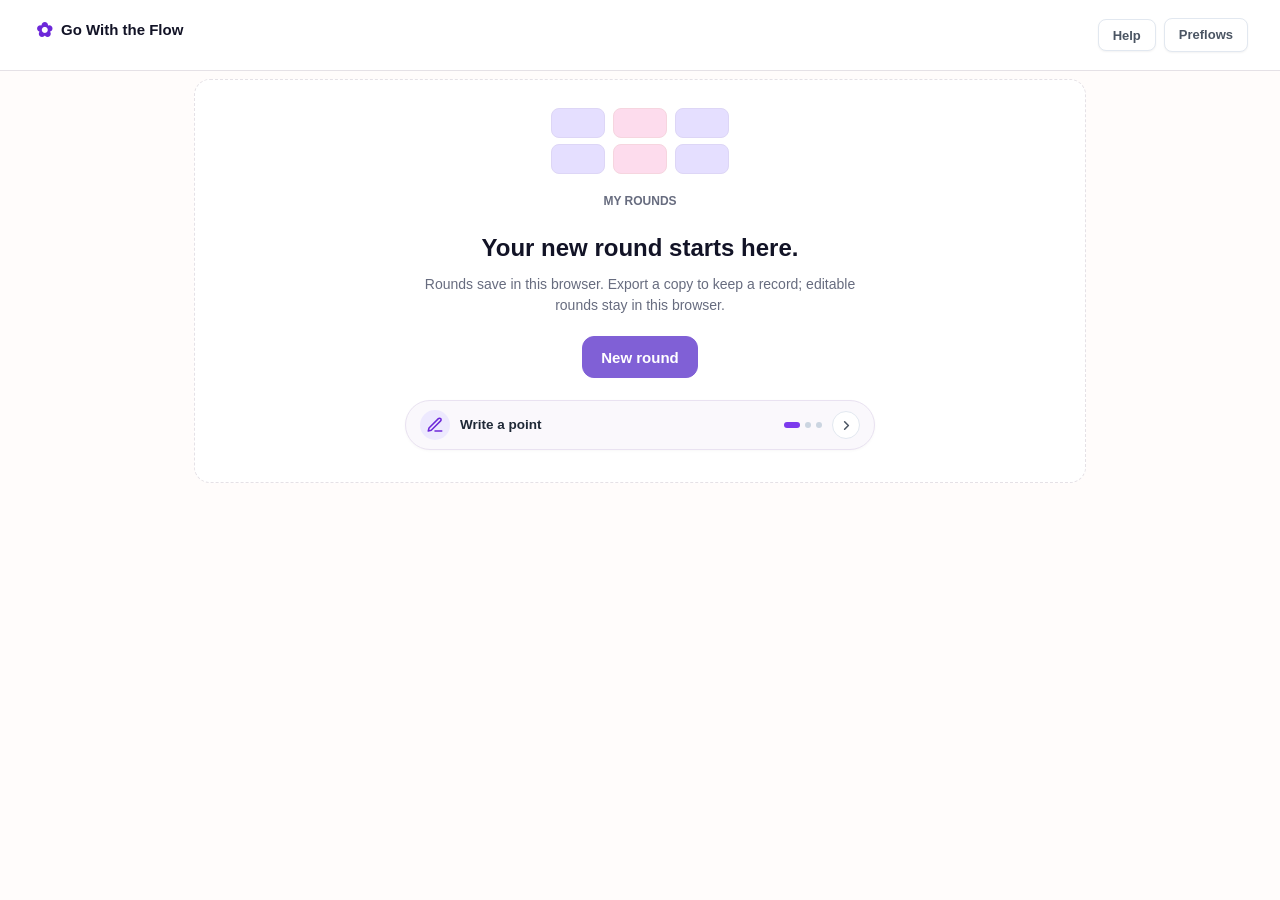
==== commit 91f8fa22: "Improve debate flow UX, speech tooltips, and round details form" ====
--- a/index.html
+++ b/index.html
@@ -12,12 +12,12 @@
   <title>Go With the Flow</title>
   <link rel="stylesheet" href="css/page.css?v=32">
   <link rel="stylesheet" href="css/buttons.css?v=35">
-  <link rel="stylesheet" href="css/home.css?v=35">
+  <link rel="stylesheet" href="css/home.css?v=36">
   <link rel="stylesheet" href="css/sidebar.css?v=31">
   <link rel="stylesheet" href="css/workspace.css?v=38">
   <link rel="stylesheet" href="css/evidence.css?v=32">
-  <link rel="stylesheet" href="css/popups.css?v=38">
-  <link rel="stylesheet" href="css/phone.css?v=70">
+  <link rel="stylesheet" href="css/popups.css?v=39">
+  <link rel="stylesheet" href="css/phone.css?v=71">
   <link rel="stylesheet" href="css/print.css?v=31">
 </head>
 
@@ -47,13 +47,28 @@
         <p class="gray-text">Rounds save in this browser. Export a copy to keep a record; editable rounds stay in this
           browser.</p>
         <button type="button" class="btn main big" data-action="new-round">New round</button>
-        <div class="quick-guide-card">
-          <h3>Quick Start</h3>
-          <ol>
-            <li><strong>Create a round:</strong> Click <em>New round</em> above to start your debate sheet.</li>
-            <li><strong>Write arguments:</strong> Type points in <em>1AC</em>, and press <em>Right Arrow</em> to reply in <em>1NC</em>.</li>
-            <li><strong>Auto-saved offline:</strong> Every round is saved in your browser—no account needed.</li>
-          </ol>
+        <div class="step-carousel" id="step-carousel">
+          <div class="carousel-content" id="carousel-content">
+            <div class="carousel-icon" id="carousel-icon">
+              <svg viewBox="0 0 24 24" width="18" height="18" fill="none" stroke="currentColor" stroke-width="2" stroke-linecap="round" stroke-linejoin="round">
+                <path d="M12 20h9"></path>
+                <path d="M16.5 3.5a2.121 2.121 0 0 1 3 3L7 19l-4 1 1-4L16.5 3.5z"></path>
+              </svg>
+            </div>
+            <span class="carousel-caption" id="carousel-caption">Write a point</span>
+          </div>
+          <div class="carousel-controls">
+            <div class="carousel-dots" id="carousel-dots">
+              <button type="button" class="dot active" data-index="0" aria-label="Step 1"></button>
+              <button type="button" class="dot" data-index="1" aria-label="Step 2"></button>
+              <button type="button" class="dot" data-index="2" aria-label="Step 3"></button>
+            </div>
+            <button type="button" class="carousel-arrow" id="carousel-next-btn" aria-label="Next step">
+              <svg viewBox="0 0 24 24" width="15" height="15" fill="none" stroke="currentColor" stroke-width="2.5" stroke-linecap="round" stroke-linejoin="round">
+                <polyline points="9 18 15 12 9 6"></polyline>
+              </svg>
+            </button>
+          </div>
         </div>
       </div>
 
@@ -112,7 +127,7 @@
     <div class="popup">
       <h2>Edit round details</h2>
       <div class="popup-body">
-        <label class="form-line"><span>Title</span><input id="rename-title"></label>
+        <label class="form-line"><span>Topic</span><input id="rename-title"></label>
         <label class="form-line"><span>Tournament</span><input id="rename-tournament"></label>
         <label class="form-line"><span>Round Number</span><input id="rename-round-label"></label>
         <label class="form-line"><span>Opponent</span><input id="rename-opponent"></label>
@@ -290,6 +305,51 @@
     </div>
   </div>
 
+  <div id="share-box" class="popup-cover hide">
+    <div class="popup share-popup">
+      <div class="help-header-row">
+        <div class="help-header-left">
+          <div class="help-icon-circle">
+            <svg class="help-svg-icon" viewBox="0 0 24 24" width="20" height="20" fill="none" stroke="currentColor" stroke-width="2" stroke-linecap="round" stroke-linejoin="round">
+              <circle cx="18" cy="5" r="3"></circle>
+              <circle cx="6" cy="12" r="3"></circle>
+              <circle cx="18" cy="19" r="3"></circle>
+              <line x1="8.59" y1="13.51" x2="15.42" y2="17.49"></line>
+              <line x1="15.41" y1="6.51" x2="8.59" y2="10.49"></line>
+            </svg>
+          </div>
+          <div>
+            <h2 class="help-title">Share debate round</h2>
+            <p class="help-subtitle" id="share-round-title">Anyone with this link can view and edit this round</p>
+          </div>
+        </div>
+        <button type="button" class="close-btn help-close-btn" data-action="close-dialog" aria-label="Close">✕</button>
+      </div>
+
+      <div class="popup-body">
+        <label class="form-line">
+          <span>Shareable link</span>
+          <div class="share-input-row">
+            <input type="text" id="share-url-input" readonly spellcheck="false" class="share-url-field">
+            <button type="button" class="btn main" id="copy-share-btn" data-action="copy-share-url">Copy</button>
+          </div>
+        </label>
+        <p class="share-copy-status hide" id="share-copy-status">Link copied to clipboard!</p>
+        <div class="share-actions-row">
+          <button type="button" class="btn whatsapp-btn" data-action="open-whatsapp-share">
+            <svg viewBox="0 0 24 24" width="16" height="16" fill="currentColor">
+              <path d="M12.04 2c-5.46 0-9.91 4.45-9.91 9.91 0 1.75.46 3.45 1.32 4.95L2.05 22l5.25-1.38c1.45.79 3.08 1.21 4.74 1.21 5.46 0 9.91-4.45 9.91-9.91 0-2.65-1.03-5.14-2.9-7.01A9.82 9.82 0 0 0 12.04 2zm0 18.15c-1.48 0-2.93-.4-4.2-1.15l-.3-.18-3.12.82.83-3.04-.2-.31a8.15 8.15 0 0 1-1.25-4.38c0-4.5 3.66-8.16 8.16-8.16 2.18 0 4.23.85 5.77 2.39a8.1 8.1 0 0 1 2.39 5.77c0 4.5-3.66 8.16-8.16 8.16zm4.47-6.11c-.25-.12-1.47-.72-1.7-.8-.23-.08-.39-.12-.56.12-.17.25-.64.8-.79.97-.14.17-.29.2-.54.07-.25-.12-1.05-.39-2-1.23-.74-.66-1.24-1.47-1.39-1.72-.14-.25-.02-.38.11-.5.11-.11.25-.29.37-.43.12-.14.17-.25.25-.41.08-.17.04-.31-.02-.43-.06-.12-.56-1.34-.76-1.84-.2-.48-.4-.42-.56-.43h-.47c-.17 0-.43.06-.66.31-.22.25-.86.84-.86 2.05s.88 2.38 1 2.54c.12.17 1.73 2.64 4.19 3.7.59.25 1.05.41 1.41.52.59.19 1.13.16 1.56.1.47-.07 1.47-.6 1.68-1.18.21-.58.21-1.07.14-1.18-.06-.12-.23-.19-.48-.31z"/>
+            </svg>
+            Share via WhatsApp
+          </button>
+        </div>
+      </div>
+      <div class="popup-buttons">
+        <button type="button" class="btn" data-action="close-dialog">Done</button>
+      </div>
+    </div>
+  </div>
+
   <div id="confirm-box" class="popup-cover hide">
     <div class="popup">
       <h2 id="confirm-title"></h2>
@@ -306,7 +366,7 @@
   <div class="hide" id="sample-round">
     <div class="card">
       <div class="card-top">
-        <h2 class="card-name"></h2>
+        <h2 class="card-name clickable-title" data-action="open-round" title="Open round"></h2>
         <span class="side-tag"></span>
       </div>
       <p class="info-line card-line"></p>
@@ -314,6 +374,7 @@
       <p class="info-line card-time"></p>
       <div class="button-row">
         <button type="button" class="btn main" data-action="open-round">Open</button>
+        <button type="button" class="btn plain" data-action="share-round" title="Share via link or WhatsApp">Share</button>
         <button type="button" class="btn plain" data-action="rename-round">Edit details</button>
         <button type="button" class="btn red" data-action="delete-round">Delete</button>
       </div>
@@ -323,8 +384,8 @@
     <option></option>
   </div>
 
-  <script src="js/common.js?v=82"></script>
-  <script src="js/index.js?v=40"></script>
+  <script src="js/common.js?v=84"></script>
+  <script src="js/index.js?v=43"></script>
 </body>
 
 </html>
--- a/css/home.css
+++ b/css/home.css
@@ -151,6 +151,16 @@
   font-weight: 700;
 }
 
+.card-name.clickable-title {
+  cursor: pointer;
+  transition: color 0.15s ease;
+}
+
+.card-name.clickable-title:hover {
+  color: #7c3aed;
+  text-decoration: underline;
+}
+
 .sample-flow {
   display: flex;
   justify-content: center;
@@ -203,36 +213,94 @@
 }
 
 
-/* Quick Onboarding Guide Card */
-.quick-guide-card {
-  text-align: left;
-  max-width: 480px;
-  margin: 20px auto 0;
-  padding: 14px 18px;
+/* Illustrated Step Carousel */
+.step-carousel {
+  display: flex;
+  align-items: center;
+  justify-content: space-between;
+  max-width: 440px;
+  width: 100%;
+  margin: 22px auto 0;
+  padding: 8px 14px;
   background-color: #faf8fc;
   border: 1px solid #e9e2f1;
-  border-radius: 12px;
-}
-
-.quick-guide-card h3 {
-  margin: 0 0 8px;
-  font-size: 13px;
-  font-weight: 700;
-  color: #4c1d95;
-}
-
-.quick-guide-card ol {
-  margin: 0;
-  padding-left: 18px;
-  font-size: 13px;
-  line-height: 1.55;
+  border-radius: 999px;
+  box-shadow: 0 1px 3px rgba(0, 0, 0, 0.03);
+}
+
+.carousel-content {
+  display: flex;
+  align-items: center;
+  gap: 10px;
+  min-height: 32px;
+}
+
+.carousel-icon {
+  display: flex;
+  align-items: center;
+  justify-content: center;
+  width: 30px;
+  height: 30px;
+  border-radius: 50%;
+  background-color: #ede9fe;
+  color: #6d28d9;
+  flex-shrink: 0;
+}
+
+.carousel-caption {
+  font-size: 13.5px;
+  font-weight: 600;
+  color: #1f2937;
+  white-space: nowrap;
+}
+
+.carousel-controls {
+  display: flex;
+  align-items: center;
+  gap: 10px;
+}
+
+.carousel-dots {
+  display: flex;
+  align-items: center;
+  gap: 5px;
+}
+
+.carousel-dots .dot {
+  width: 6px;
+  height: 6px;
+  border-radius: 50%;
+  background-color: #cbd5e1;
+  border: none;
+  padding: 0;
+  cursor: pointer;
+  transition: all 0.2s ease;
+}
+
+.carousel-dots .dot.active {
+  width: 16px;
+  border-radius: 4px;
+  background-color: #7c3aed;
+}
+
+.carousel-arrow {
+  display: flex;
+  align-items: center;
+  justify-content: center;
+  width: 28px;
+  height: 28px;
+  border-radius: 50%;
+  border: 1px solid #e2e8f0;
+  background-color: #ffffff;
   color: #4b5563;
-}
-
-.quick-guide-card li {
-  margin-bottom: 4px;
-}
-
-.quick-guide-card strong {
-  color: #1f2937;
-}
+  cursor: pointer;
+  transition: all 0.15s ease;
+  padding: 0;
+}
+
+.carousel-arrow:hover {
+  background-color: #f3e8ff;
+  border-color: #ddd6fe;
+  color: #6d28d9;
+  transform: translateX(1px);
+}
--- a/css/workspace.css
+++ b/css/workspace.css
@@ -637,34 +637,34 @@
   position: absolute;
   left: 4px;
   width: calc(100% - 8px);
-  height: 32px;
+  min-height: 32px;
   display: flex;
   align-items: center;
   justify-content: center;
-  border: 1px dashed transparent;
-  border-top: 1px solid rgba(0, 0, 0, 0.05);
-  border-radius: 4px;
-  background-color: transparent;
-  color: transparent;
-  font-size: 20px;
-  font-weight: 300;
+  border: 1.5px dashed #cbd5e1;
+  border-radius: 6px;
+  background-color: rgba(255, 255, 255, 0.75);
+  color: #64748b;
+  font-size: 12px;
+  font-weight: 500;
   cursor: pointer;
-  padding: 0;
-  transition: all 0.15s;
+  padding: 4px 8px;
+  transition: all 0.15s ease-in-out;
 }
 
 .reply-slot-btn:hover,
 .reply-slot-btn:focus {
-  background-color: rgba(255, 255, 255, 0.85);
-  border: 1px dashed #8e79ef;
-  color: #8e79ef;
+  background-color: #ffffff;
+  border: 1.5px dashed #8e79ef;
+  color: #7c3aed;
+  box-shadow: 0 1px 3px rgba(0, 0, 0, 0.06);
   outline: none;
 }
 
 .speech-column.con .reply-slot-btn:hover,
 .speech-column.con .reply-slot-btn:focus {
-  border-color: #f472b6;
-  color: #f472b6;
+  border-color: #ec4899;
+  color: #db2777;
 }
 
 .col-add-btn {
--- a/css/popups.css
+++ b/css/popups.css
@@ -982,4 +982,83 @@
   background-color: #f7f5fb;
   border-color: #dcd9e9;
   color: #121326;
-}+}
+
+/* Share Popup */
+.share-popup {
+  max-width: 500px !important;
+}
+
+.share-input-row {
+  display: flex;
+  gap: 8px;
+  margin-top: 8px;
+}
+
+.share-url-field {
+  flex: 1;
+  padding: 8px 12px;
+  font-size: 13px;
+  background-color: #f8fafc;
+  border: 1px solid #cbd5e1;
+  border-radius: 8px;
+  color: #1e293b;
+  font-family: ui-monospace, SFMono-Regular, Menlo, Monaco, Consolas, monospace;
+}
+
+.share-copy-status {
+  margin: 8px 0 0;
+  font-size: 12px;
+  font-weight: 600;
+  color: #16a34a;
+}
+
+.share-actions-row {
+  display: flex;
+  margin-top: 14px;
+}
+
+.whatsapp-btn {
+  display: inline-flex;
+  align-items: center;
+  gap: 8px;
+  background-color: #25d366;
+  border: 1px solid #22c55e;
+  color: #ffffff;
+  font-weight: 600;
+  font-size: 13px;
+  padding: 8px 16px;
+  border-radius: 8px;
+  cursor: pointer;
+  transition: background-color 0.15s ease;
+}
+
+.whatsapp-btn:hover {
+  background-color: #1eb956;
+}
+
+.whatsapp-btn svg {
+  display: block;
+}
+
+.share-btn {
+  display: inline-flex;
+  align-items: center;
+  justify-content: center;
+  padding: 5px 12px;
+  border: 1px solid #e2e8f0;
+  border-radius: 8px;
+  background-color: #ffffff;
+  color: #4338ca;
+  font-size: 13px;
+  font-weight: 600;
+  cursor: pointer;
+  box-shadow: 0 1px 2px rgba(0, 0, 0, 0.05);
+  transition: all 0.15s ease;
+}
+
+.share-btn:hover {
+  background-color: #f8fafc;
+  border-color: #cbd5e1;
+  color: #3730a3;
+}
--- a/css/phone.css
+++ b/css/phone.css
@@ -310,21 +310,99 @@
     bottom: 0;
     z-index: 12;
     display: flex;
-    gap: 0;
+    align-items: center;
+    justify-content: space-between;
+    gap: 8px;
     margin: 0;
-    padding: 6px 4px 10px;
+    padding: 8px 12px calc(8px + env(safe-area-inset-bottom, 0px));
     background-color: #ffffff;
-    border-top: 1px solid #e5e1e6;
+    border-top: 1px solid #e2e8f0;
+    box-shadow: 0 -2px 10px rgba(0, 0, 0, 0.05);
   }
 
   .top-menu .btn {
-    flex: 1;
-    min-height: 44px;
-    padding: 8px 2px;
-    border: 0;
-    background-color: transparent;
-    color: #53545f;
+    flex: 1 1 0;
+    min-width: 0;
+    display: inline-flex;
+    align-items: center;
+    justify-content: center;
+    min-height: 40px;
+    height: 40px;
+    padding: 6px 10px;
+    border: 1px solid #e2e8f0;
+    border-radius: 8px;
+    background-color: #ffffff;
+    color: #4b5563;
+    font-size: 13px;
+    font-weight: 600;
+    white-space: nowrap;
+    box-shadow: 0 1px 2px rgba(0, 0, 0, 0.04);
+    text-decoration: none !important;
+    transition: all 0.15s ease;
+  }
+
+  .top-menu .btn:hover,
+  .top-menu .btn:active {
+    background-color: #f8fafc;
+    border-color: #cbd5e1;
+    color: #121326;
+  }
+
+  .top-menu .install-wrap {
+    flex: 1 1 0;
+    min-width: 0;
+    display: flex;
+    align-items: center;
+    margin: 0;
+    padding: 0;
+  }
+
+  .top-menu .install-wrap.hide {
+    display: none !important;
+  }
+
+  .top-menu .install-wrap .install-btn {
+    flex: 1 1 0;
+    width: 100%;
+    min-width: 0;
+    display: inline-flex;
+    align-items: center;
+    justify-content: center;
+    min-height: 40px;
+    height: 40px;
+    padding: 6px 10px;
+    border: 1px solid #7c3aed;
+    border-radius: 8px;
+    background-color: #7c3aed;
+    color: #ffffff;
+    font-size: 13px;
+    font-weight: 600;
+    white-space: nowrap;
+    box-shadow: 0 1px 3px rgba(124, 58, 237, 0.25);
+    cursor: pointer;
+    transition: all 0.15s ease;
+  }
+
+  .top-menu .install-wrap .install-btn:hover,
+  .top-menu .install-wrap .install-btn:active {
+    background-color: #6d28d9;
+    border-color: #6d28d9;
+  }
+
+  .card .button-row .btn.plain {
+    border: 1px solid #e2e8f0;
+    border-radius: 8px;
+    background-color: #ffffff;
+    color: #4b5563;
+    padding: 5px 12px;
     font-size: 12px;
+    font-weight: 600;
+  }
+
+  .card .button-row .btn.plain:hover {
+    background-color: #f8fafc;
+    border-color: #cbd5e1;
+    color: #121326;
   }
 
   .popup-cover {
@@ -552,7 +630,7 @@
   }
 
   .top-menu .btn {
-    white-space: normal;
+    white-space: nowrap;
     line-height: 1.2;
   }
 
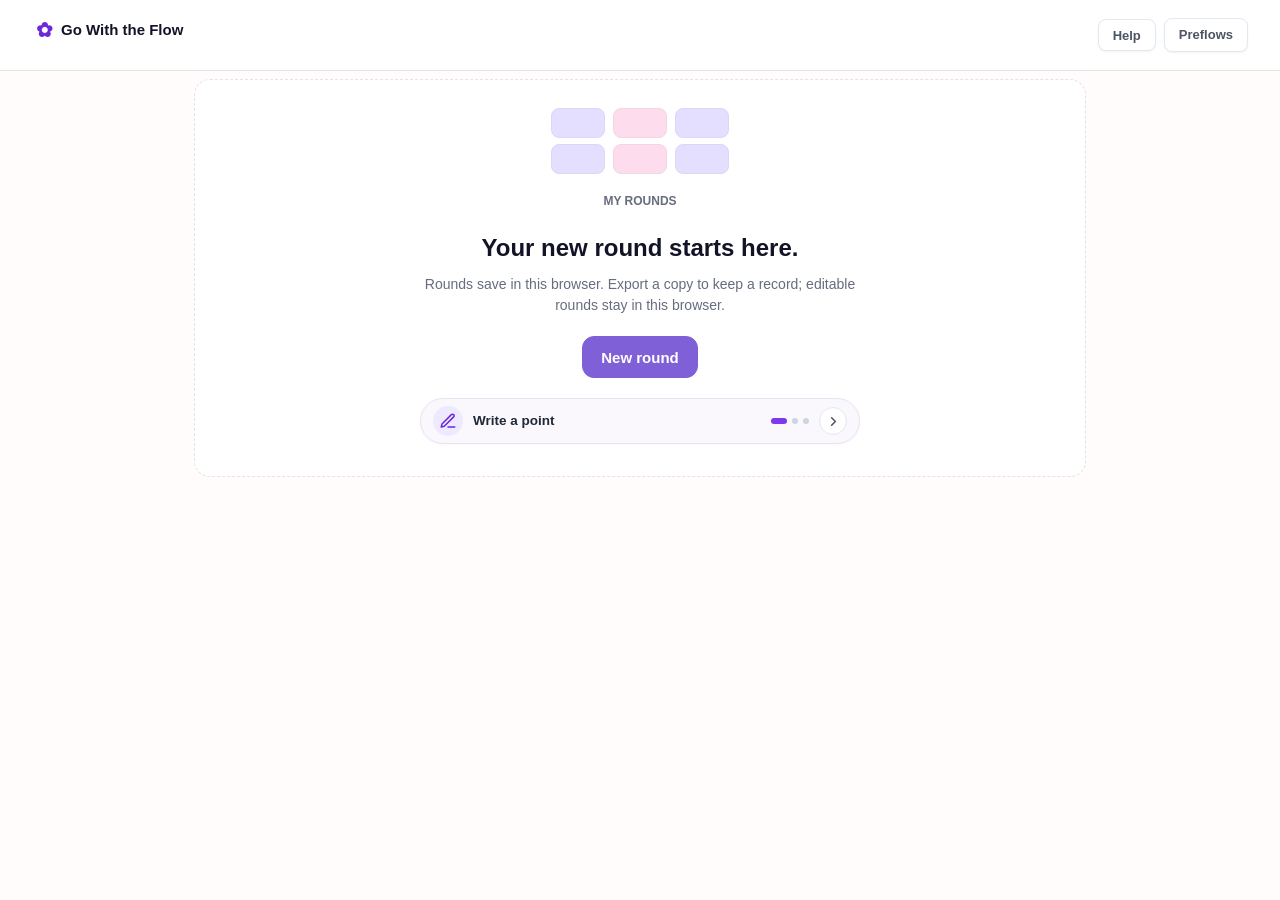
==== commit b2763524: "fix the step-carousel" ====
--- a/index.html
+++ b/index.html
@@ -12,12 +12,12 @@
   <title>Go With the Flow</title>
   <link rel="stylesheet" href="css/page.css?v=32">
   <link rel="stylesheet" href="css/buttons.css?v=35">
-  <link rel="stylesheet" href="css/home.css?v=36">
+  <link rel="stylesheet" href="css/home.css?v=37">
   <link rel="stylesheet" href="css/sidebar.css?v=31">
   <link rel="stylesheet" href="css/workspace.css?v=38">
   <link rel="stylesheet" href="css/evidence.css?v=32">
   <link rel="stylesheet" href="css/popups.css?v=39">
-  <link rel="stylesheet" href="css/phone.css?v=71">
+  <link rel="stylesheet" href="css/phone.css?v=72">
   <link rel="stylesheet" href="css/print.css?v=31">
 </head>
 
--- a/css/home.css
+++ b/css/home.css
@@ -215,13 +215,14 @@
 
 /* Illustrated Step Carousel */
 .step-carousel {
+  box-sizing: border-box;
   display: flex;
   align-items: center;
   justify-content: space-between;
   max-width: 440px;
   width: 100%;
-  margin: 22px auto 0;
-  padding: 8px 14px;
+  margin: 20px auto 0;
+  padding: 6px 12px;
   background-color: #faf8fc;
   border: 1px solid #e9e2f1;
   border-radius: 999px;
@@ -229,10 +230,13 @@
 }
 
 .carousel-content {
+  box-sizing: border-box;
   display: flex;
   align-items: center;
   gap: 10px;
   min-height: 32px;
+  min-width: 0;
+  flex: 1 1 auto;
 }
 
 .carousel-icon {
@@ -252,12 +256,16 @@
   font-weight: 600;
   color: #1f2937;
   white-space: nowrap;
+  overflow: hidden;
+  text-overflow: ellipsis;
 }
 
 .carousel-controls {
+  box-sizing: border-box;
   display: flex;
   align-items: center;
   gap: 10px;
+  flex-shrink: 0;
 }
 
 .carousel-dots {
--- a/css/phone.css
+++ b/css/phone.css
@@ -604,6 +604,27 @@
     font-size: 22px;
   }
 
+  .step-carousel {
+    box-sizing: border-box;
+    width: 100%;
+    max-width: 100%;
+    margin: 18px 0 0 0;
+    padding: 6px 10px;
+    gap: 8px;
+  }
+
+  .carousel-content {
+    gap: 8px;
+  }
+
+  .carousel-caption {
+    font-size: 12.5px;
+  }
+
+  .carousel-controls {
+    gap: 6px;
+  }
+
   .group-btn,
   .group-arrow,
   .close-btn {
